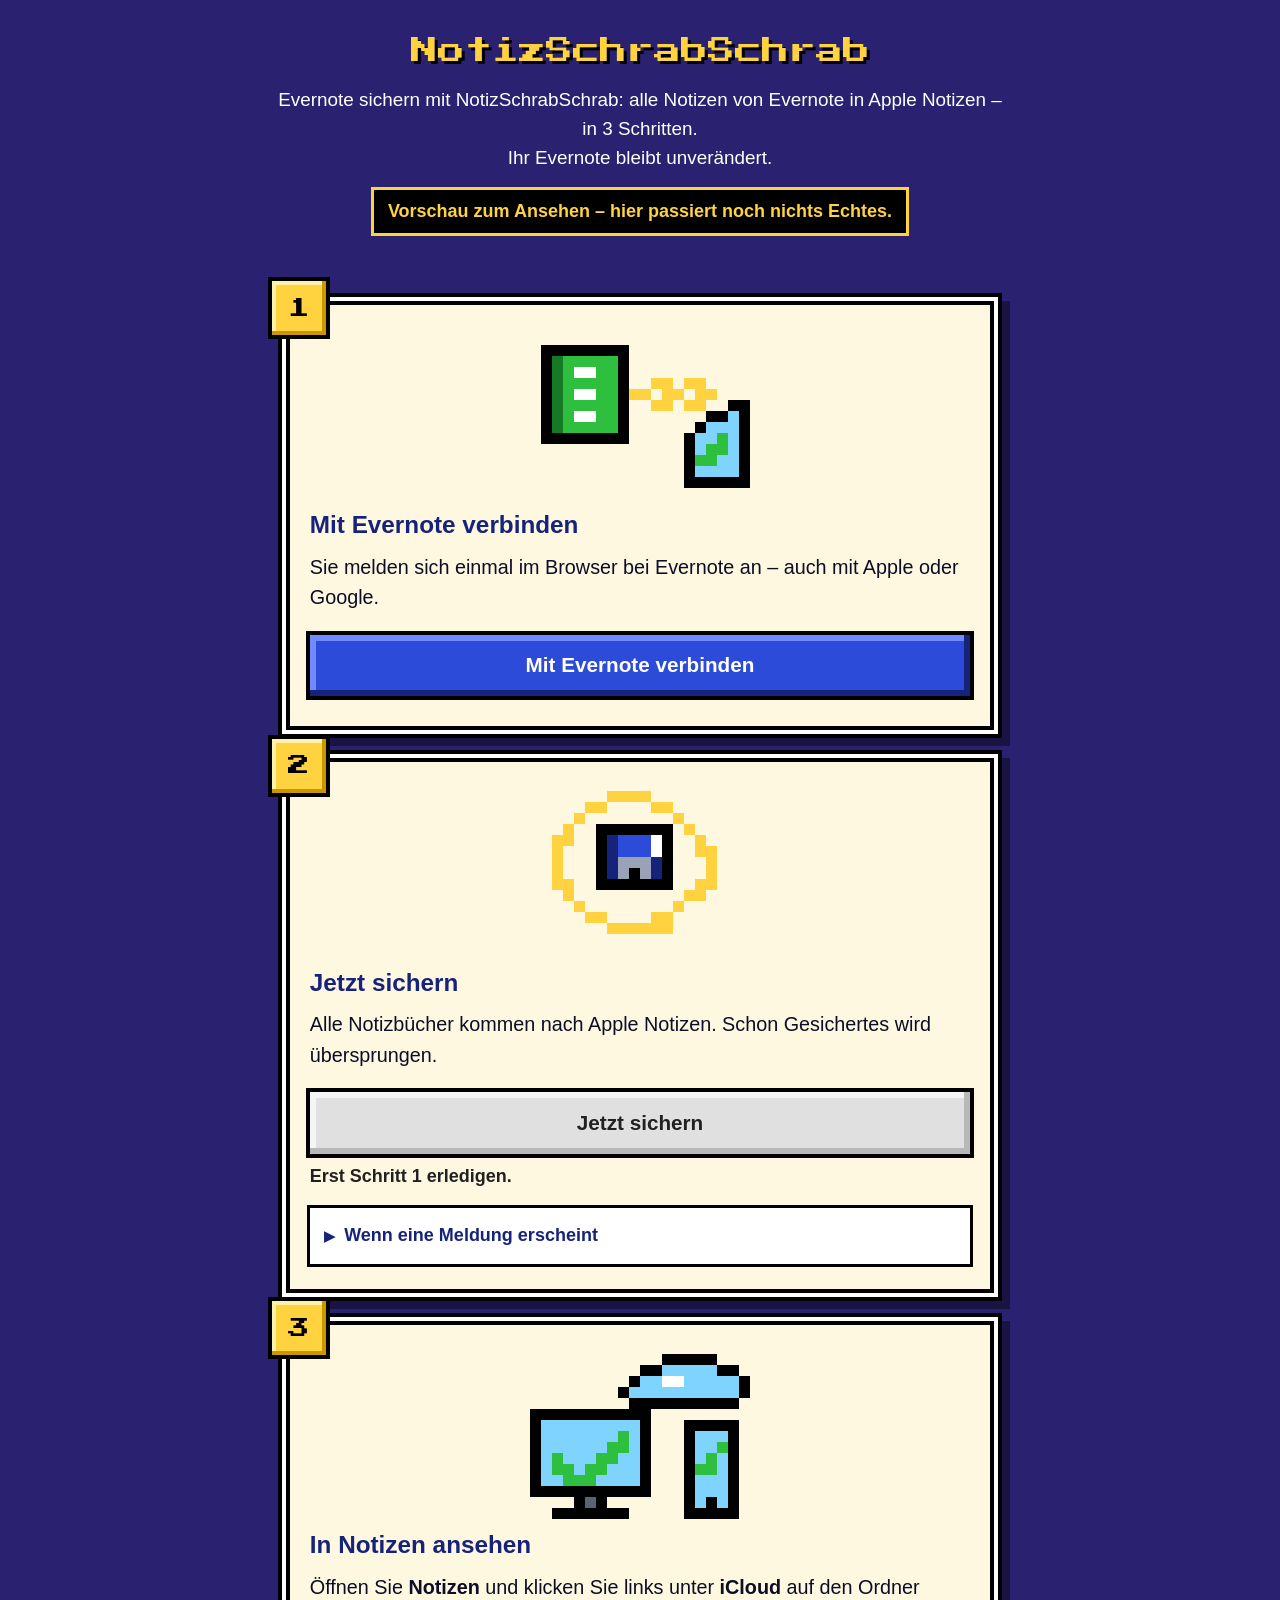
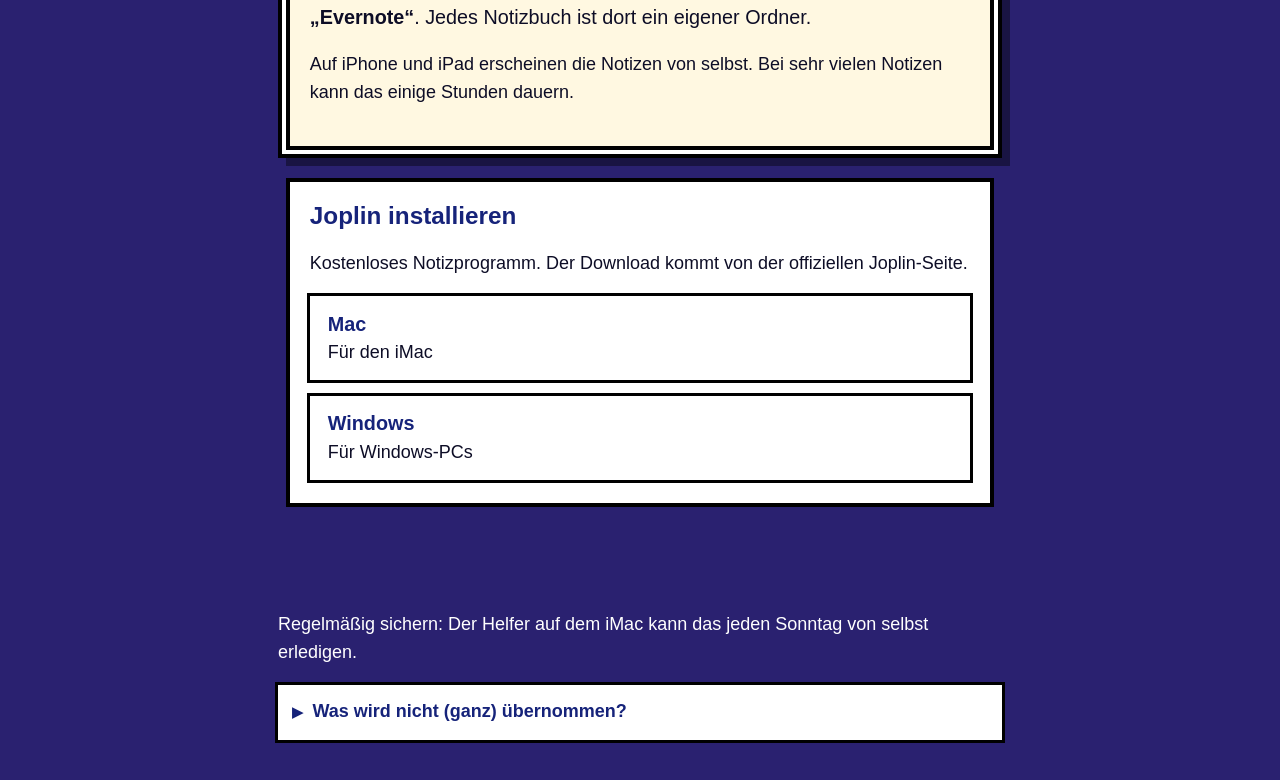
==== index.html @ 1a851cf9 "NotizSchrabSchrab v3: Reiter Datenverbindung/Joplin-Vorschau/Export/Hilfe, Anmeldung, Import-Protoko" ====
<!doctype html>
<html lang="de">
<head>
<meta charset="utf-8">
<meta name="viewport" content="width=device-width, initial-scale=1">
<meta name="robots" content="noindex">
<meta http-equiv="Content-Security-Policy" content="default-src 'self'; img-src 'self' data:; style-src 'self'; script-src 'self'; connect-src 'none'; form-action 'none'">
<title>NotizSchrabSchrab – Evernote nach Apple Notizen</title>
<meta name="application-name" content="NotizSchrabSchrab">
<link rel="stylesheet" href="app.css">
</head>
<body>
<header>
  <h1 class="logo">Notiz<wbr>Schrab<wbr>Schrab</h1>
  <p class="sub">Evernote sichern mit NotizSchrabSchrab: alle Notizen von Evernote in Apple Notizen – in 3 Schritten.<br>Ihr Evernote bleibt unverändert.</p>
  <p class="preview">Vorschau zum Ansehen – hier passiert noch nichts Echtes.</p>
</header>
<main>
<section class="step" id="s1">
  <div class="num" aria-hidden="true">1</div>
  <svg class="pic" viewBox="0 0 20 15" shape-rendering="crispEdges" aria-hidden="true"><rect x="1" y="1" width="8" height="1" fill="#000"/><rect x="1" y="2" width="1" height="1" fill="#000"/><rect x="2" y="2" width="1" height="1" fill="#167a24"/><rect x="3" y="2" width="5" height="1" fill="#2fbf3f"/><rect x="8" y="2" width="1" height="1" fill="#000"/><rect x="1" y="3" width="1" height="1" fill="#000"/><rect x="2" y="3" width="1" height="1" fill="#167a24"/><rect x="3" y="3" width="1" height="1" fill="#2fbf3f"/><rect x="4" y="3" width="2" height="1" fill="#fff"/><rect x="6" y="3" width="2" height="1" fill="#2fbf3f"/><rect x="8" y="3" width="1" height="1" fill="#000"/><rect x="1" y="4" width="1" height="1" fill="#000"/><rect x="2" y="4" width="1" height="1" fill="#167a24"/><rect x="3" y="4" width="5" height="1" fill="#2fbf3f"/><rect x="8" y="4" width="1" height="1" fill="#000"/><rect x="11" y="4" width="2" height="1" fill="#ffd23f"/><rect x="14" y="4" width="2" height="1" fill="#ffd23f"/><rect x="1" y="5" width="1" height="1" fill="#000"/><rect x="2" y="5" width="1" height="1" fill="#167a24"/><rect x="3" y="5" width="1" height="1" fill="#2fbf3f"/><rect x="4" y="5" width="2" height="1" fill="#fff"/><rect x="6" y="5" width="2" height="1" fill="#2fbf3f"/><rect x="8" y="5" width="1" height="1" fill="#000"/><rect x="9" y="5" width="2" height="1" fill="#ffd23f"/><rect x="12" y="5" width="2" height="1" fill="#ffd23f"/><rect x="15" y="5" width="2" height="1" fill="#ffd23f"/><rect x="1" y="6" width="1" height="1" fill="#000"/><rect x="2" y="6" width="1" height="1" fill="#167a24"/><rect x="3" y="6" width="5" height="1" fill="#2fbf3f"/><rect x="8" y="6" width="1" height="1" fill="#000"/><rect x="11" y="6" width="2" height="1" fill="#ffd23f"/><rect x="14" y="6" width="2" height="1" fill="#ffd23f"/><rect x="18" y="6" width="2" height="1" fill="#000"/><rect x="1" y="7" width="1" height="1" fill="#000"/><rect x="2" y="7" width="1" height="1" fill="#167a24"/><rect x="3" y="7" width="1" height="1" fill="#2fbf3f"/><rect x="4" y="7" width="2" height="1" fill="#fff"/><rect x="6" y="7" width="2" height="1" fill="#2fbf3f"/><rect x="8" y="7" width="1" height="1" fill="#000"/><rect x="16" y="7" width="2" height="1" fill="#000"/><rect x="18" y="7" width="1" height="1" fill="#7fd3ff"/><rect x="19" y="7" width="1" height="1" fill="#000"/><rect x="1" y="8" width="1" height="1" fill="#000"/><rect x="2" y="8" width="1" height="1" fill="#167a24"/><rect x="3" y="8" width="5" height="1" fill="#2fbf3f"/><rect x="8" y="8" width="1" height="1" fill="#000"/><rect x="15" y="8" width="1" height="1" fill="#000"/><rect x="16" y="8" width="3" height="1" fill="#7fd3ff"/><rect x="19" y="8" width="1" height="1" fill="#000"/><rect x="1" y="9" width="8" height="1" fill="#000"/><rect x="14" y="9" width="1" height="1" fill="#000"/><rect x="15" y="9" width="2" height="1" fill="#7fd3ff"/><rect x="17" y="9" width="1" height="1" fill="#2fbf3f"/><rect x="18" y="9" width="1" height="1" fill="#7fd3ff"/><rect x="19" y="9" width="1" height="1" fill="#000"/><rect x="14" y="10" width="1" height="1" fill="#000"/><rect x="15" y="10" width="1" height="1" fill="#7fd3ff"/><rect x="16" y="10" width="2" height="1" fill="#2fbf3f"/><rect x="18" y="10" width="1" height="1" fill="#7fd3ff"/><rect x="19" y="10" width="1" height="1" fill="#000"/><rect x="14" y="11" width="1" height="1" fill="#000"/><rect x="15" y="11" width="2" height="1" fill="#2fbf3f"/><rect x="17" y="11" width="2" height="1" fill="#7fd3ff"/><rect x="19" y="11" width="1" height="1" fill="#000"/><rect x="14" y="12" width="1" height="1" fill="#000"/><rect x="15" y="12" width="4" height="1" fill="#7fd3ff"/><rect x="19" y="12" width="1" height="1" fill="#000"/><rect x="14" y="13" width="6" height="1" fill="#000"/></svg>
  <h2>Mit Evernote verbinden</h2>
  <p class="lead">Sie melden sich einmal im Browser bei Evernote an – auch mit Apple oder Google.</p>
  <button class="big" id="c-btn">Mit Evernote verbinden</button>
</section>
<section class="step" id="s2">
  <div class="num" aria-hidden="true">2</div>
  <svg class="pic" viewBox="0 0 20 15" shape-rendering="crispEdges" aria-hidden="true"><rect x="7" y="0" width="4" height="1" fill="#ffd23f"/><rect x="5" y="1" width="2" height="1" fill="#ffd23f"/><rect x="11" y="1" width="2" height="1" fill="#ffd23f"/><rect x="4" y="2" width="1" height="1" fill="#ffd23f"/><rect x="13" y="2" width="1" height="1" fill="#ffd23f"/><rect x="3" y="3" width="1" height="1" fill="#ffd23f"/><rect x="6" y="3" width="7" height="1" fill="#000"/><rect x="14" y="3" width="1" height="1" fill="#ffd23f"/><rect x="2" y="4" width="2" height="1" fill="#ffd23f"/><rect x="6" y="4" width="1" height="1" fill="#000"/><rect x="7" y="4" width="1" height="1" fill="#16237a"/><rect x="8" y="4" width="3" height="1" fill="#2b4bd8"/><rect x="11" y="4" width="1" height="1" fill="#fff"/><rect x="12" y="4" width="1" height="1" fill="#000"/><rect x="15" y="4" width="1" height="1" fill="#ffd23f"/><rect x="2" y="5" width="1" height="1" fill="#ffd23f"/><rect x="6" y="5" width="1" height="1" fill="#000"/><rect x="7" y="5" width="1" height="1" fill="#16237a"/><rect x="8" y="5" width="3" height="1" fill="#2b4bd8"/><rect x="11" y="5" width="1" height="1" fill="#fff"/><rect x="12" y="5" width="1" height="1" fill="#000"/><rect x="15" y="5" width="2" height="1" fill="#ffd23f"/><rect x="2" y="6" width="1" height="1" fill="#ffd23f"/><rect x="6" y="6" width="1" height="1" fill="#000"/><rect x="7" y="6" width="1" height="1" fill="#16237a"/><rect x="8" y="6" width="3" height="1" fill="#9aa3b5"/><rect x="11" y="6" width="1" height="1" fill="#16237a"/><rect x="12" y="6" width="1" height="1" fill="#000"/><rect x="16" y="6" width="1" height="1" fill="#ffd23f"/><rect x="2" y="7" width="1" height="1" fill="#ffd23f"/><rect x="6" y="7" width="1" height="1" fill="#000"/><rect x="7" y="7" width="1" height="1" fill="#16237a"/><rect x="8" y="7" width="1" height="1" fill="#9aa3b5"/><rect x="9" y="7" width="1" height="1" fill="#000"/><rect x="10" y="7" width="1" height="1" fill="#9aa3b5"/><rect x="11" y="7" width="1" height="1" fill="#16237a"/><rect x="12" y="7" width="1" height="1" fill="#000"/><rect x="16" y="7" width="1" height="1" fill="#ffd23f"/><rect x="2" y="8" width="2" height="1" fill="#ffd23f"/><rect x="6" y="8" width="7" height="1" fill="#000"/><rect x="15" y="8" width="2" height="1" fill="#ffd23f"/><rect x="3" y="9" width="1" height="1" fill="#ffd23f"/><rect x="14" y="9" width="2" height="1" fill="#ffd23f"/><rect x="4" y="10" width="1" height="1" fill="#ffd23f"/><rect x="13" y="10" width="1" height="1" fill="#ffd23f"/><rect x="5" y="11" width="2" height="1" fill="#ffd23f"/><rect x="11" y="11" width="2" height="1" fill="#ffd23f"/><rect x="7" y="12" width="6" height="1" fill="#ffd23f"/></svg>
  <h2>Jetzt sichern</h2>
  <p class="lead">Alle Notizbücher kommen nach Apple Notizen. Schon Gesichertes wird übersprungen.</p>
  <div id="b-run" hidden>
    <p id="b-state" class="state" aria-live="polite"></p>
    <p id="b-eta" class="eta"></p>
    <p class="keep">iMac anlassen, nicht zuklappen.</p>
    <div class="bar"><i id="b-fill"></i></div>
    <div class="logwrap">
      <p class="logtitle">Was gerade passiert</p>
      <ol class="log" id="log"></ol>
      <details class="tech"><summary>Technische Einzelheiten</summary><pre id="techlog"></pre></details>
    </div>
  </div>
  <div id="b-probe" class="card" hidden>
    <p><b>Probe fertig:</b> 2 Notizbücher mit 37 Notizen sind in Notizen. Bitte kurz prüfen.</p>
    <button class="big" id="b-probe-ok">Weiter</button>
  </div>
  <div id="b-done" class="card" hidden>
    <p class="done-title" id="b-done-text"></p>
    <div class="fail" id="b-fail" hidden>
      <p id="b-fail-text"></p>
      <button class="second" id="b-retry">Nochmal versuchen</button>
    </div>
    <p>Falls etwas fehlt: einfach noch einmal „Jetzt sichern“ drücken.</p>
  </div>
  <button class="big" id="b-btn" disabled aria-describedby="b-why">Jetzt sichern</button>
  <p class="why" id="b-why">Erst Schritt 1 erledigen.</p>
  <button class="second" id="b-test" hidden>Erst mit 2 Notizbüchern ausprobieren</button>
  <button class="second" id="b-stop" hidden>Anhalten</button>
  <details><summary>Wenn eine Meldung erscheint</summary>
    <ul class="msgs">
      <li>„Keine Verbindung. Bitte später nochmal.“</li>
      <li>„Schon gesichert, wird übersprungen.“ – alles in Ordnung.</li>
      <li>„Kein Platz mehr in iCloud. Bitte Platz freimachen, dann „Weiter sichern“.“</li>
      <li>„Nicht bei Apple angemeldet. Bitte in den Einstellungen anmelden.“</li>
    </ul>
  </details>

</section>
<section class="step" id="s3">
  <div class="num" aria-hidden="true">3</div>
  <svg class="pic" viewBox="0 0 20 15" shape-rendering="crispEdges" aria-hidden="true"><rect x="12" y="0" width="5" height="1" fill="#000"/><rect x="10" y="1" width="2" height="1" fill="#000"/><rect x="12" y="1" width="5" height="1" fill="#7fd3ff"/><rect x="17" y="1" width="2" height="1" fill="#000"/><rect x="9" y="2" width="1" height="1" fill="#000"/><rect x="10" y="2" width="2" height="1" fill="#7fd3ff"/><rect x="12" y="2" width="2" height="1" fill="#fff"/><rect x="14" y="2" width="5" height="1" fill="#7fd3ff"/><rect x="19" y="2" width="1" height="1" fill="#000"/><rect x="8" y="3" width="1" height="1" fill="#000"/><rect x="9" y="3" width="10" height="1" fill="#7fd3ff"/><rect x="19" y="3" width="1" height="1" fill="#000"/><rect x="9" y="4" width="10" height="1" fill="#000"/><rect x="0" y="5" width="11" height="1" fill="#000"/><rect x="0" y="6" width="1" height="1" fill="#000"/><rect x="1" y="6" width="9" height="1" fill="#7fd3ff"/><rect x="10" y="6" width="1" height="1" fill="#000"/><rect x="14" y="6" width="5" height="1" fill="#000"/><rect x="0" y="7" width="1" height="1" fill="#000"/><rect x="1" y="7" width="7" height="1" fill="#7fd3ff"/><rect x="8" y="7" width="1" height="1" fill="#2fbf3f"/><rect x="9" y="7" width="1" height="1" fill="#7fd3ff"/><rect x="10" y="7" width="1" height="1" fill="#000"/><rect x="14" y="7" width="1" height="1" fill="#000"/><rect x="15" y="7" width="3" height="1" fill="#7fd3ff"/><rect x="18" y="7" width="1" height="1" fill="#000"/><rect x="0" y="8" width="1" height="1" fill="#000"/><rect x="1" y="8" width="6" height="1" fill="#7fd3ff"/><rect x="7" y="8" width="2" height="1" fill="#2fbf3f"/><rect x="9" y="8" width="1" height="1" fill="#7fd3ff"/><rect x="10" y="8" width="1" height="1" fill="#000"/><rect x="14" y="8" width="1" height="1" fill="#000"/><rect x="15" y="8" width="2" height="1" fill="#7fd3ff"/><rect x="17" y="8" width="1" height="1" fill="#2fbf3f"/><rect x="18" y="8" width="1" height="1" fill="#000"/><rect x="0" y="9" width="1" height="1" fill="#000"/><rect x="1" y="9" width="1" height="1" fill="#7fd3ff"/><rect x="2" y="9" width="1" height="1" fill="#2fbf3f"/><rect x="3" y="9" width="3" height="1" fill="#7fd3ff"/><rect x="6" y="9" width="2" height="1" fill="#2fbf3f"/><rect x="8" y="9" width="2" height="1" fill="#7fd3ff"/><rect x="10" y="9" width="1" height="1" fill="#000"/><rect x="14" y="9" width="1" height="1" fill="#000"/><rect x="15" y="9" width="1" height="1" fill="#7fd3ff"/><rect x="16" y="9" width="1" height="1" fill="#2fbf3f"/><rect x="17" y="9" width="1" height="1" fill="#7fd3ff"/><rect x="18" y="9" width="1" height="1" fill="#000"/><rect x="0" y="10" width="1" height="1" fill="#000"/><rect x="1" y="10" width="1" height="1" fill="#7fd3ff"/><rect x="2" y="10" width="2" height="1" fill="#2fbf3f"/><rect x="4" y="10" width="1" height="1" fill="#7fd3ff"/><rect x="5" y="10" width="2" height="1" fill="#2fbf3f"/><rect x="7" y="10" width="3" height="1" fill="#7fd3ff"/><rect x="10" y="10" width="1" height="1" fill="#000"/><rect x="14" y="10" width="1" height="1" fill="#000"/><rect x="15" y="10" width="2" height="1" fill="#2fbf3f"/><rect x="17" y="10" width="1" height="1" fill="#7fd3ff"/><rect x="18" y="10" width="1" height="1" fill="#000"/><rect x="0" y="11" width="1" height="1" fill="#000"/><rect x="1" y="11" width="2" height="1" fill="#7fd3ff"/><rect x="3" y="11" width="3" height="1" fill="#2fbf3f"/><rect x="6" y="11" width="4" height="1" fill="#7fd3ff"/><rect x="10" y="11" width="1" height="1" fill="#000"/><rect x="14" y="11" width="1" height="1" fill="#000"/><rect x="15" y="11" width="3" height="1" fill="#7fd3ff"/><rect x="18" y="11" width="1" height="1" fill="#000"/><rect x="0" y="12" width="11" height="1" fill="#000"/><rect x="14" y="12" width="1" height="1" fill="#000"/><rect x="15" y="12" width="3" height="1" fill="#7fd3ff"/><rect x="18" y="12" width="1" height="1" fill="#000"/><rect x="4" y="13" width="1" height="1" fill="#000"/><rect x="5" y="13" width="1" height="1" fill="#5b6273"/><rect x="6" y="13" width="1" height="1" fill="#000"/><rect x="14" y="13" width="1" height="1" fill="#000"/><rect x="15" y="13" width="1" height="1" fill="#7fd3ff"/><rect x="16" y="13" width="1" height="1" fill="#000"/><rect x="17" y="13" width="1" height="1" fill="#7fd3ff"/><rect x="18" y="13" width="1" height="1" fill="#000"/><rect x="2" y="14" width="7" height="1" fill="#000"/><rect x="14" y="14" width="5" height="1" fill="#000"/></svg>
  <h2>In Notizen ansehen</h2>
  <p class="lead">Öffnen Sie <b>Notizen</b> und klicken Sie links unter <b>iCloud</b> auf den Ordner <b>„Evernote“</b>. Jedes Notizbuch ist dort ein eigener Ordner.</p>
  <p>Auf iPhone und iPad erscheinen die Notizen von selbst. Bei sehr vielen Notizen kann das einige Stunden dauern.</p>
</section>
<section class="joplin" aria-labelledby="j-h">
  <h2 id="j-h">Joplin installieren</h2>
  <p>Kostenloses Notizprogramm. Der Download kommt von der offiziellen Joplin-Seite.</p>
  <a class="second jbtn" href="https://joplinapp.org/download/" target="_blank" rel="noopener noreferrer"><b>Mac</b><span>Für den iMac</span></a>
  <a class="second jbtn" href="https://joplinapp.org/download/" target="_blank" rel="noopener noreferrer"><b>Windows</b><span>Für Windows-PCs</span></a>
</section>
</main>
<footer>
  <p>Regelmäßig sichern: Der Helfer auf dem iMac kann das jeden Sonntag von selbst erledigen.</p>
  <details><summary>Was wird nicht (ganz) übernommen?</summary>
    <ul>
      <li><b>Bilder</b> kommen mit. Sehr große Bilder kommen als Anhang.</li>
      <li><b>PDFs und andere Anhänge</b> werden angehängt, so gut es geht. Zur Sicherheit liegt jeder Anhang zusätzlich auf dem iMac im Ordner „Evernote-Sicherung“.</li>
      <li><b>Schlagwörter</b> stehen als Text in der Notiz (z.&nbsp;B. #Rezepte).</li>
      <li><b>Datum:</b> Das ursprüngliche Datum steht als Text in der Notiz.</li>
      <li><b>Nicht übernommen:</b> Text mit Passwortschutz, Erinnerungen, Aufgaben, ältere Fassungen einer Notiz, Links zwischen Notizen.</li>
    </ul>
  </details>
</footer>
<script src="app.js"></script>
</body>
</html>
---- app.css ----
/* 16-Bit-Look der 90er – eigene Gestaltung. Pixel-Schrift nur fuer Titel und Schrittnummern. */
@font-face{font-family:"Pixel";src:url("fonts/PressStart2P-Regular.ttf") format("truetype");font-display:swap}
*{box-sizing:border-box}
html{font-size:18px}
:root{--ink:#0d0d26;--sky:#2b4bd8;--sky2:#16237a;--gold:#ffd23f;--gold2:#c99700;--grass:#2fbf3f;--grass2:#167a24;--red:#e8433a;--paper:#fff8e1;--bg:#2a2170}
body{margin:0;color:var(--ink);line-height:1.55;font-size:1rem;font-family:-apple-system,BlinkMacSystemFont,"Segoe UI",Roboto,Helvetica,Arial,sans-serif;background:var(--bg)}
header,main,footer{max-width:760px;margin:0 auto;padding:1rem}
header{color:#fff;text-align:center;padding-top:1.4rem}
h1{font-family:"Pixel",monospace;font-size:1.5rem;font-weight:normal;line-height:1.4;margin:.4rem 0 .8rem;color:var(--gold);text-shadow:3px 3px 0 #000}
@media (max-width:420px){h1{font-size:1.15rem}}
.sub{margin:0;font-size:1.05rem}
.preview{display:inline-block;margin:1rem 0 0;padding:.4rem .8rem;background:#000;color:var(--gold);font-weight:bold;box-shadow:0 0 0 3px var(--gold)}
h2{font-size:1.35rem;line-height:1.3;margin:.6rem 0;color:var(--sky2)}
.lead{font-size:1.1rem;margin:.4rem 0}
/* Pixel-Fenster */
.step{position:relative;background:var(--paper);padding:1.6rem 1.1rem 1.2rem;margin:2rem 12px;
  box-shadow:0 0 0 4px #000,0 0 0 8px #fff,0 0 0 12px #000,8px 8px 0 12px rgba(0,0,0,.4)}
.num{position:absolute;top:-1.3rem;left:-1rem;width:3rem;height:3rem;display:flex;align-items:center;justify-content:center;font-family:"Pixel",monospace;font-size:1.2rem;background:var(--gold);color:#000;
  box-shadow:0 0 0 4px #000,inset -4px -4px 0 var(--gold2),inset 4px 4px 0 #fff1a8}
.step.done .num{background:var(--grass);color:#fff;box-shadow:0 0 0 4px #000,inset -4px -4px 0 var(--grass2),inset 4px 4px 0 #7be07f}
.pic{width:100%;max-width:220px;height:auto;display:block;margin:0 auto .4rem}
button{font:inherit;cursor:pointer}
.big{display:block;width:100%;min-height:3.4rem;margin:1.2rem 0 .5rem;font-size:1.15rem;font-weight:bold;color:#fff;background:var(--sky);border:0;padding:.8rem 1rem;
  box-shadow:0 0 0 4px #000,inset -6px -6px 0 var(--sky2),inset 6px 6px 0 #6f8bff}
.big:hover,.big:focus-visible{background:#3b5cf0;outline:4px solid var(--gold);outline-offset:4px}
.big:active{box-shadow:0 0 0 4px #000,inset 6px 6px 0 var(--sky2);transform:translate(2px,2px)}
.big:disabled{background:#E0E0E0;color:#212121;cursor:not-allowed;box-shadow:0 0 0 4px #000,inset -6px -6px 0 #b8b8b8,inset 6px 6px 0 #f5f5f5}
.big.ok,.big.ok:disabled{background:var(--grass);cursor:default;box-shadow:0 0 0 4px #000,inset -6px -6px 0 var(--grass2),inset 6px 6px 0 #7be07f}
.second{display:block;width:100%;margin:.9rem 0 .3rem;padding:.7rem 1rem;font-size:1.05rem;background:#fff;color:var(--sky2);border:0;box-shadow:0 0 0 3px #000}
.second:hover,.second:focus-visible{background:#eef1ff;outline:3px solid var(--gold);outline-offset:3px}
details{margin:1rem 0 .2rem;background:#fff;padding:.6rem .8rem;box-shadow:0 0 0 3px #000}
summary{cursor:pointer;font-weight:bold;color:var(--sky2);min-height:48px;display:flex;align-items:center;gap:.5rem}
summary::before{content:"▶";font-size:.8em}
details[open]>summary::before{content:"▼"}
summary::-webkit-details-marker{display:none}
summary{list-style:none}
details{padding:.2rem .8rem}
.msgs li{margin:.3rem 0}
.state{font-size:1.2rem;font-weight:bold;margin:.8rem 0 .2rem}
.eta{margin:.1rem 0}
.keep{margin:.1rem 0 .6rem;font-weight:bold;color:#8a3b00}
.card{background:#fff;padding:.8rem 1rem;margin:1.2rem 4px;box-shadow:0 0 0 4px #000,inset 0 0 0 4px var(--grass)}
.card p{margin:.3rem 0}
.done-title{font-size:1.2rem;font-weight:bold}
/* Fortschrittsbalken in Bloecken */
.bar{height:1.8rem;background:#000;padding:4px;box-shadow:0 0 0 3px #fff,0 0 0 6px #000;margin:.8rem 6px}
.bar i{display:block;height:100%;width:0;background:repeating-linear-gradient(90deg,var(--grass) 0 14px,#000 14px 18px)}
/* Live-Fenster als Textbox */
.logwrap{margin:1.3rem 6px .6rem;padding:.7rem .9rem;color:#fff;background:var(--sky2);box-shadow:0 0 0 4px #000,0 0 0 8px #fff,0 0 0 12px #000}
.logtitle{font-weight:bold;margin:.1rem 0 .5rem;color:var(--gold)}
.log{height:18rem;overflow-y:auto;margin:0;padding:0 .2rem 0 0;list-style:none}
.log li{margin:.25rem 0;padding-left:1.2rem;position:relative}
.log li::before{content:"";position:absolute;left:.1rem;top:.5rem;border:6px solid transparent;border-left:8px solid var(--gold)}
.tech{background:#0d0d26;color:#e4e9ff;box-shadow:0 0 0 3px #fff}
.tech summary{color:#fff}
.tech pre{max-height:12rem;overflow:auto;font-size:1rem;white-space:pre-wrap;margin:.4rem 0}
footer{color:#fff;margin-top:1rem;padding-bottom:2rem}
footer details{color:var(--ink)}
footer li{margin:.35rem 0}
@media (max-width:420px){.step{margin:2rem 10px;padding:1.6rem .8rem 1rem}}
.why{margin:.2rem 0 .4rem;font-weight:bold;color:#212121}
.fail{background:#fff0ee;padding:.6rem .8rem;box-shadow:0 0 0 3px #000,inset 0 0 0 3px var(--red);margin:.6rem 0}
.fail .second{margin:.6rem 0 0}
.joplin{background:#fff;padding:1rem 1.1rem;margin:2rem 12px;box-shadow:0 0 0 4px #000}
.joplin h2{margin-top:0}
.jbtn{display:flex;flex-direction:column;justify-content:center;min-height:56px;text-decoration:none;text-align:left}
.jbtn b{font-size:1.1rem}
.jbtn span{font-size:1rem;color:var(--ink)}
[hidden]{display:none!important}
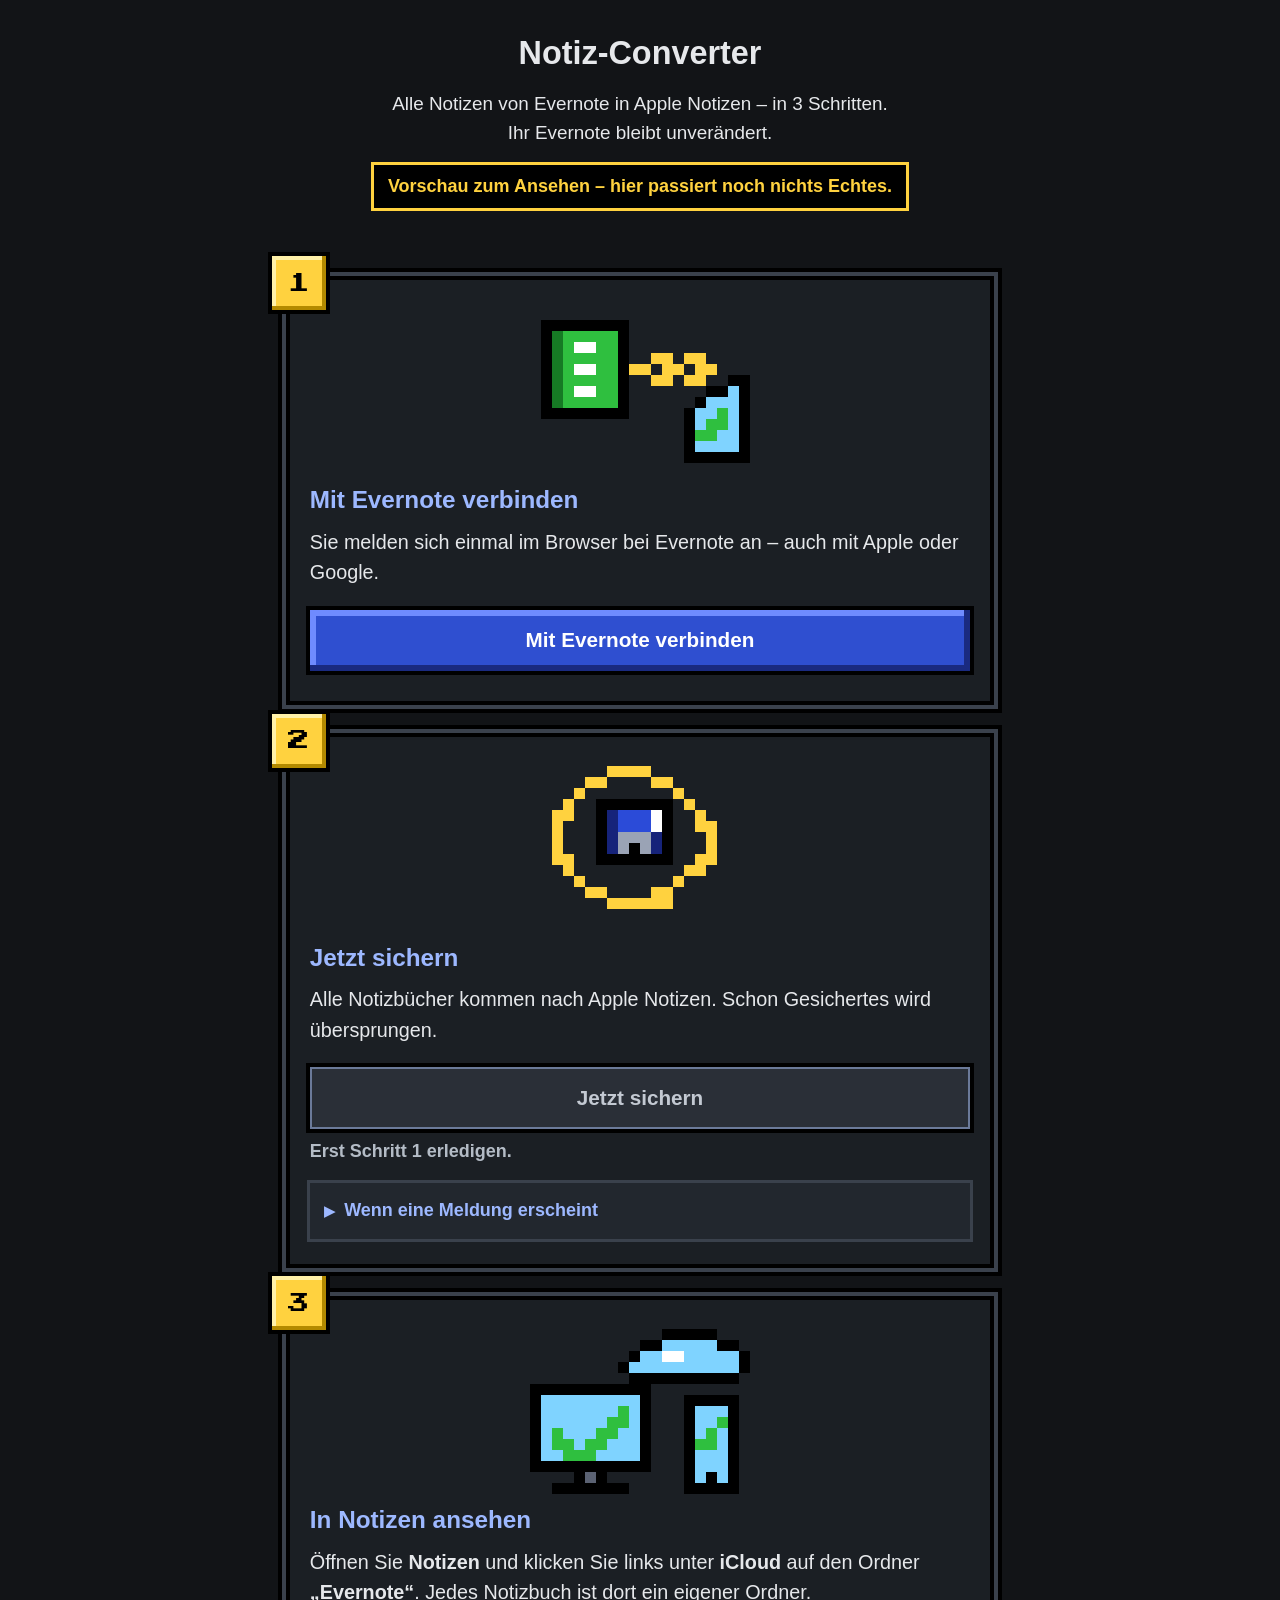
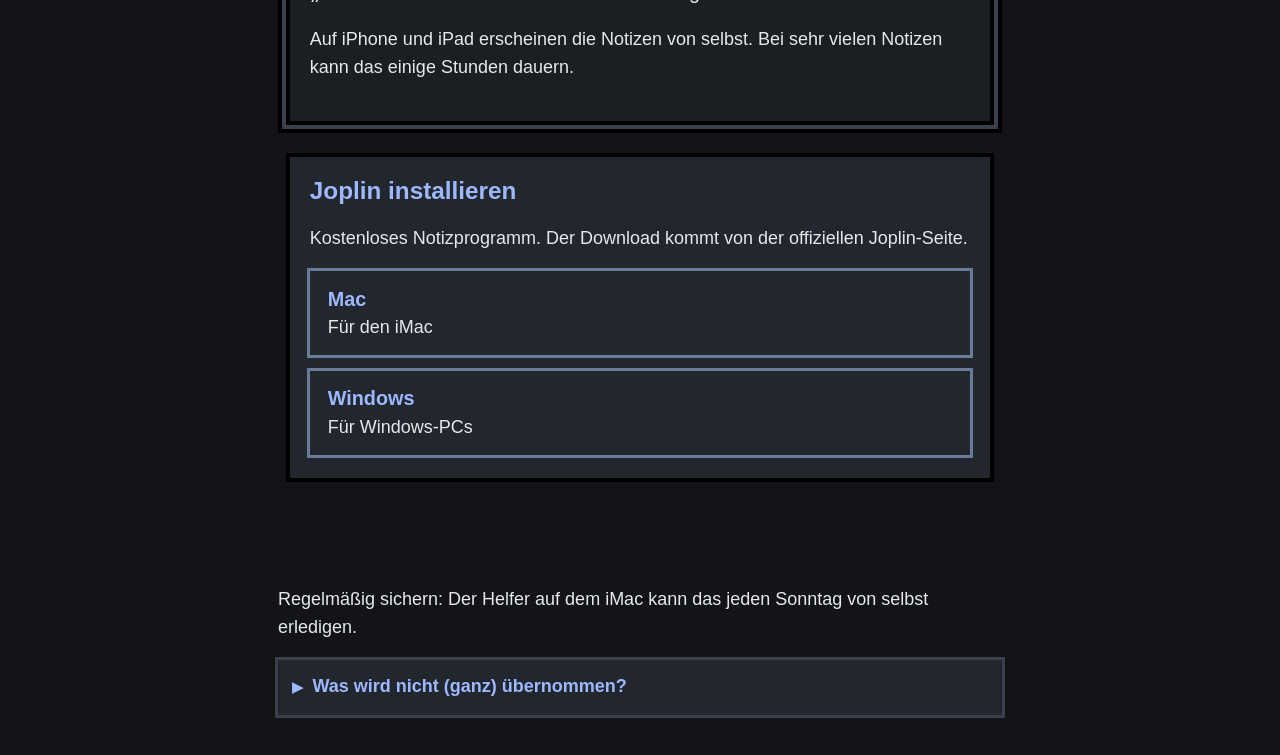
==== commit a9b8d279: "Notiz-Converter v5: ohne Spielereien, Joplin als Ziel, Zeichentest, Lasttest, Debug-Upload, notiz-co" ====
--- a/index.html
+++ b/index.html
@@ -5,14 +5,15 @@
 <meta name="viewport" content="width=device-width, initial-scale=1">
 <meta name="robots" content="noindex">
 <meta http-equiv="Content-Security-Policy" content="default-src 'self'; img-src 'self' data:; style-src 'self'; script-src 'self'; connect-src 'none'; form-action 'none'">
-<title>NotizSchrabSchrab – Evernote nach Apple Notizen</title>
-<meta name="application-name" content="NotizSchrabSchrab">
+<title>Notiz-Converter – Evernote nach Joplin oder Apple Notizen</title>
+<meta name="application-name" content="Notiz-Converter">
+<meta name="color-scheme" content="dark">
 <link rel="stylesheet" href="app.css">
 </head>
 <body>
 <header>
-  <h1 class="logo">Notiz<wbr>Schrab<wbr>Schrab</h1>
-  <p class="sub">Evernote sichern mit NotizSchrabSchrab: alle Notizen von Evernote in Apple Notizen – in 3 Schritten.<br>Ihr Evernote bleibt unverändert.</p>
+  <h1 class="logo">Notiz-<wbr>Converter</h1>
+  <p class="sub">Alle Notizen von Evernote in Apple Notizen – in 3 Schritten.<br>Ihr Evernote bleibt unverändert.</p>
   <p class="preview">Vorschau zum Ansehen – hier passiert noch nichts Echtes.</p>
 </header>
 <main>
@@ -32,7 +33,7 @@
     <p id="b-state" class="state" aria-live="polite"></p>
     <p id="b-eta" class="eta"></p>
     <p class="keep">iMac anlassen, nicht zuklappen.</p>
-    <div class="bar"><i id="b-fill"></i></div>
+    <div class="bar" id="b-bar" role="progressbar" aria-label="Fortschritt" aria-valuemin="0" aria-valuemax="100" aria-valuenow="0"><i id="b-fill"></i></div>
     <div class="logwrap">
       <p class="logtitle">Was gerade passiert</p>
       <ol class="log" id="log"></ol>
@@ -47,7 +48,7 @@
     <p class="done-title" id="b-done-text"></p>
     <div class="fail" id="b-fail" hidden>
       <p id="b-fail-text"></p>
-      <button class="second" id="b-retry">Nochmal versuchen</button>
+      <button class="second" id="b-retry">Erneut versuchen</button>
     </div>
     <p>Falls etwas fehlt: einfach noch einmal „Jetzt sichern“ drücken.</p>
   </div>
--- a/app.css
+++ b/app.css
@@ -1,20 +1,20 @@
-/* 16-Bit-Look der 90er – eigene Gestaltung. Pixel-Schrift nur fuer Titel und Schrittnummern. */
+/* Notiz-Converter – Startseite, Dark Mode. Pixel-Schrift nur fuer Schrittnummern. */
 @font-face{font-family:"Pixel";src:url("fonts/PressStart2P-Regular.ttf") format("truetype");font-display:swap}
 *{box-sizing:border-box}
 html{font-size:18px}
-:root{--ink:#0d0d26;--sky:#2b4bd8;--sky2:#16237a;--gold:#ffd23f;--gold2:#c99700;--grass:#2fbf3f;--grass2:#167a24;--red:#e8433a;--paper:#fff8e1;--bg:#2a2170}
+:root{color-scheme:dark;--ink:#e6e8eb;--head:#9db8ff;--sky:#2f4fd0;--sky2:#1a2a80;--gold:#ffd23f;--gold2:#b38a00;--grass:#3fd35a;--grass2:#1e7a2e;--red:#ff6b5e;--paper:#1b1f24;--surface:#22272e;--frame:#3a414c;--bg:#121417}
 body{margin:0;color:var(--ink);line-height:1.55;font-size:1rem;font-family:-apple-system,BlinkMacSystemFont,"Segoe UI",Roboto,Helvetica,Arial,sans-serif;background:var(--bg)}
 header,main,footer{max-width:760px;margin:0 auto;padding:1rem}
-header{color:#fff;text-align:center;padding-top:1.4rem}
-h1{font-family:"Pixel",monospace;font-size:1.5rem;font-weight:normal;line-height:1.4;margin:.4rem 0 .8rem;color:var(--gold);text-shadow:3px 3px 0 #000}
-@media (max-width:420px){h1{font-size:1.15rem}}
+header{color:var(--ink);text-align:center;padding-top:1.4rem}
+h1{font-size:1.8rem;font-weight:bold;line-height:1.3;margin:.4rem 0 .8rem;color:var(--ink)}
+@media (max-width:420px){h1{font-size:1.45rem}}
 .sub{margin:0;font-size:1.05rem}
 .preview{display:inline-block;margin:1rem 0 0;padding:.4rem .8rem;background:#000;color:var(--gold);font-weight:bold;box-shadow:0 0 0 3px var(--gold)}
-h2{font-size:1.35rem;line-height:1.3;margin:.6rem 0;color:var(--sky2)}
+h2{font-size:1.35rem;line-height:1.3;margin:.6rem 0;color:var(--head)}
 .lead{font-size:1.1rem;margin:.4rem 0}
 /* Pixel-Fenster */
 .step{position:relative;background:var(--paper);padding:1.6rem 1.1rem 1.2rem;margin:2rem 12px;
-  box-shadow:0 0 0 4px #000,0 0 0 8px #fff,0 0 0 12px #000,8px 8px 0 12px rgba(0,0,0,.4)}
+  box-shadow:0 0 0 4px #000,0 0 0 8px var(--frame),0 0 0 12px #000}
 .num{position:absolute;top:-1.3rem;left:-1rem;width:3rem;height:3rem;display:flex;align-items:center;justify-content:center;font-family:"Pixel",monospace;font-size:1.2rem;background:var(--gold);color:#000;
   box-shadow:0 0 0 4px #000,inset -4px -4px 0 var(--gold2),inset 4px 4px 0 #fff1a8}
 .step.done .num{background:var(--grass);color:#fff;box-shadow:0 0 0 4px #000,inset -4px -4px 0 var(--grass2),inset 4px 4px 0 #7be07f}
@@ -24,12 +24,12 @@
   box-shadow:0 0 0 4px #000,inset -6px -6px 0 var(--sky2),inset 6px 6px 0 #6f8bff}
 .big:hover,.big:focus-visible{background:#3b5cf0;outline:4px solid var(--gold);outline-offset:4px}
 .big:active{box-shadow:0 0 0 4px #000,inset 6px 6px 0 var(--sky2);transform:translate(2px,2px)}
-.big:disabled{background:#E0E0E0;color:#212121;cursor:not-allowed;box-shadow:0 0 0 4px #000,inset -6px -6px 0 #b8b8b8,inset 6px 6px 0 #f5f5f5}
-.big.ok,.big.ok:disabled{background:var(--grass);cursor:default;box-shadow:0 0 0 4px #000,inset -6px -6px 0 var(--grass2),inset 6px 6px 0 #7be07f}
-.second{display:block;width:100%;margin:.9rem 0 .3rem;padding:.7rem 1rem;font-size:1.05rem;background:#fff;color:var(--sky2);border:0;box-shadow:0 0 0 3px #000}
-.second:hover,.second:focus-visible{background:#eef1ff;outline:3px solid var(--gold);outline-offset:3px}
-details{margin:1rem 0 .2rem;background:#fff;padding:.6rem .8rem;box-shadow:0 0 0 3px #000}
-summary{cursor:pointer;font-weight:bold;color:var(--sky2);min-height:48px;display:flex;align-items:center;gap:.5rem}
+.big:disabled{background:#2a2f37;color:#c3c9d2;cursor:not-allowed;box-shadow:0 0 0 4px #000,inset 0 0 0 2px #6b7a99}
+.big.ok,.big.ok:disabled{background:var(--grass2);color:#fff;cursor:default;box-shadow:0 0 0 4px #000,inset 0 0 0 3px var(--grass)}
+.second{display:block;width:100%;margin:.9rem 0 .3rem;padding:.7rem 1rem;font-size:1.05rem;background:var(--surface);color:var(--head);border:0;box-shadow:0 0 0 3px #6b7a99}
+.second:hover,.second:focus-visible{background:#2c333d;outline:3px solid var(--gold);outline-offset:3px}
+details{margin:1rem 0 .2rem;background:var(--surface);padding:.6rem .8rem;box-shadow:0 0 0 3px var(--frame)}
+summary{cursor:pointer;font-weight:bold;color:var(--head);min-height:48px;display:flex;align-items:center;gap:.5rem}
 summary::before{content:"▶";font-size:.8em}
 details[open]>summary::before{content:"▼"}
 summary::-webkit-details-marker{display:none}
@@ -38,32 +38,33 @@
 .msgs li{margin:.3rem 0}
 .state{font-size:1.2rem;font-weight:bold;margin:.8rem 0 .2rem}
 .eta{margin:.1rem 0}
-.keep{margin:.1rem 0 .6rem;font-weight:bold;color:#8a3b00}
-.card{background:#fff;padding:.8rem 1rem;margin:1.2rem 4px;box-shadow:0 0 0 4px #000,inset 0 0 0 4px var(--grass)}
+.keep{margin:.1rem 0 .6rem;font-weight:bold;color:var(--gold)}
+.card{background:var(--surface);padding:.8rem 1rem;margin:1.2rem 4px;box-shadow:0 0 0 4px #000,inset 0 0 0 4px var(--grass)}
 .card p{margin:.3rem 0}
 .done-title{font-size:1.2rem;font-weight:bold}
-/* Fortschrittsbalken in Bloecken */
-.bar{height:1.8rem;background:#000;padding:4px;box-shadow:0 0 0 3px #fff,0 0 0 6px #000;margin:.8rem 6px}
-.bar i{display:block;height:100%;width:0;background:repeating-linear-gradient(90deg,var(--grass) 0 14px,#000 14px 18px)}
+/* Fortschrittsbalken */
+.bar{height:1.8rem;background:#0b0d10;padding:4px;box-shadow:0 0 0 3px #6b7a99,0 0 0 6px #000;margin:.8rem 6px}
+.bar i{display:block;height:100%;width:0;background:var(--grass)}
 /* Live-Fenster als Textbox */
-.logwrap{margin:1.3rem 6px .6rem;padding:.7rem .9rem;color:#fff;background:var(--sky2);box-shadow:0 0 0 4px #000,0 0 0 8px #fff,0 0 0 12px #000}
+.logwrap{margin:1.3rem 6px .6rem;padding:.7rem .9rem;color:var(--ink);background:#171a1f;box-shadow:0 0 0 4px #000,0 0 0 8px var(--frame),0 0 0 12px #000}
 .logtitle{font-weight:bold;margin:.1rem 0 .5rem;color:var(--gold)}
 .log{height:18rem;overflow-y:auto;margin:0;padding:0 .2rem 0 0;list-style:none}
 .log li{margin:.25rem 0;padding-left:1.2rem;position:relative}
 .log li::before{content:"";position:absolute;left:.1rem;top:.5rem;border:6px solid transparent;border-left:8px solid var(--gold)}
-.tech{background:#0d0d26;color:#e4e9ff;box-shadow:0 0 0 3px #fff}
-.tech summary{color:#fff}
+.tech{background:#0d0f12;color:#e6e8eb;box-shadow:0 0 0 3px var(--frame)}
+.tech summary{color:var(--head)}
 .tech pre{max-height:12rem;overflow:auto;font-size:1rem;white-space:pre-wrap;margin:.4rem 0}
-footer{color:#fff;margin-top:1rem;padding-bottom:2rem}
+footer{color:var(--ink);margin-top:1rem;padding-bottom:2rem}
 footer details{color:var(--ink)}
 footer li{margin:.35rem 0}
 @media (max-width:420px){.step{margin:2rem 10px;padding:1.6rem .8rem 1rem}}
-.why{margin:.2rem 0 .4rem;font-weight:bold;color:#212121}
-.fail{background:#fff0ee;padding:.6rem .8rem;box-shadow:0 0 0 3px #000,inset 0 0 0 3px var(--red);margin:.6rem 0}
+.why{margin:.2rem 0 .4rem;font-weight:bold;color:#b4bcc6}
+.fail{background:#2d1715;color:#ffa198;padding:.6rem .8rem;box-shadow:0 0 0 3px #000,inset 0 0 0 3px var(--red);margin:.6rem 0}
 .fail .second{margin:.6rem 0 0}
-.joplin{background:#fff;padding:1rem 1.1rem;margin:2rem 12px;box-shadow:0 0 0 4px #000}
+.joplin{background:var(--surface);padding:1rem 1.1rem;margin:2rem 12px;box-shadow:0 0 0 4px #000}
 .joplin h2{margin-top:0}
 .jbtn{display:flex;flex-direction:column;justify-content:center;min-height:56px;text-decoration:none;text-align:left}
 .jbtn b{font-size:1.1rem}
 .jbtn span{font-size:1rem;color:var(--ink)}
 [hidden]{display:none!important}
+a{color:var(--head)}
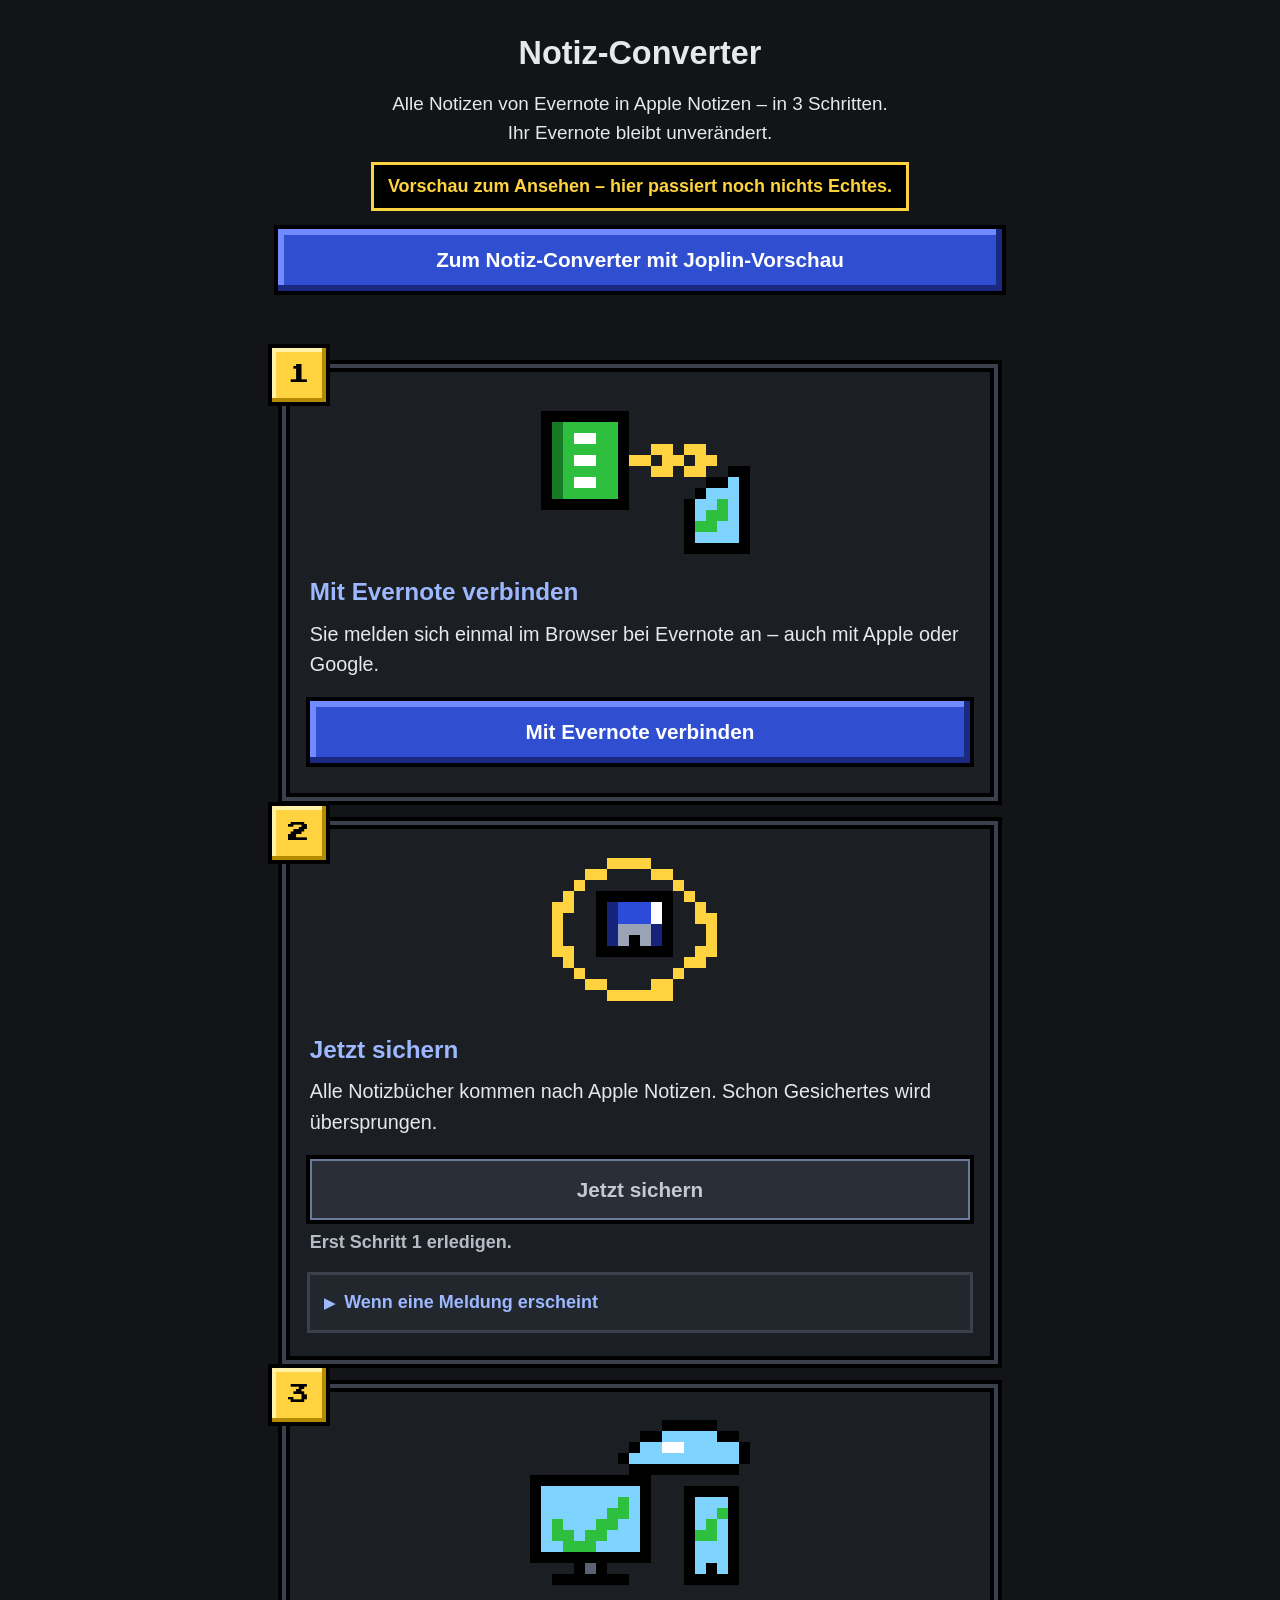
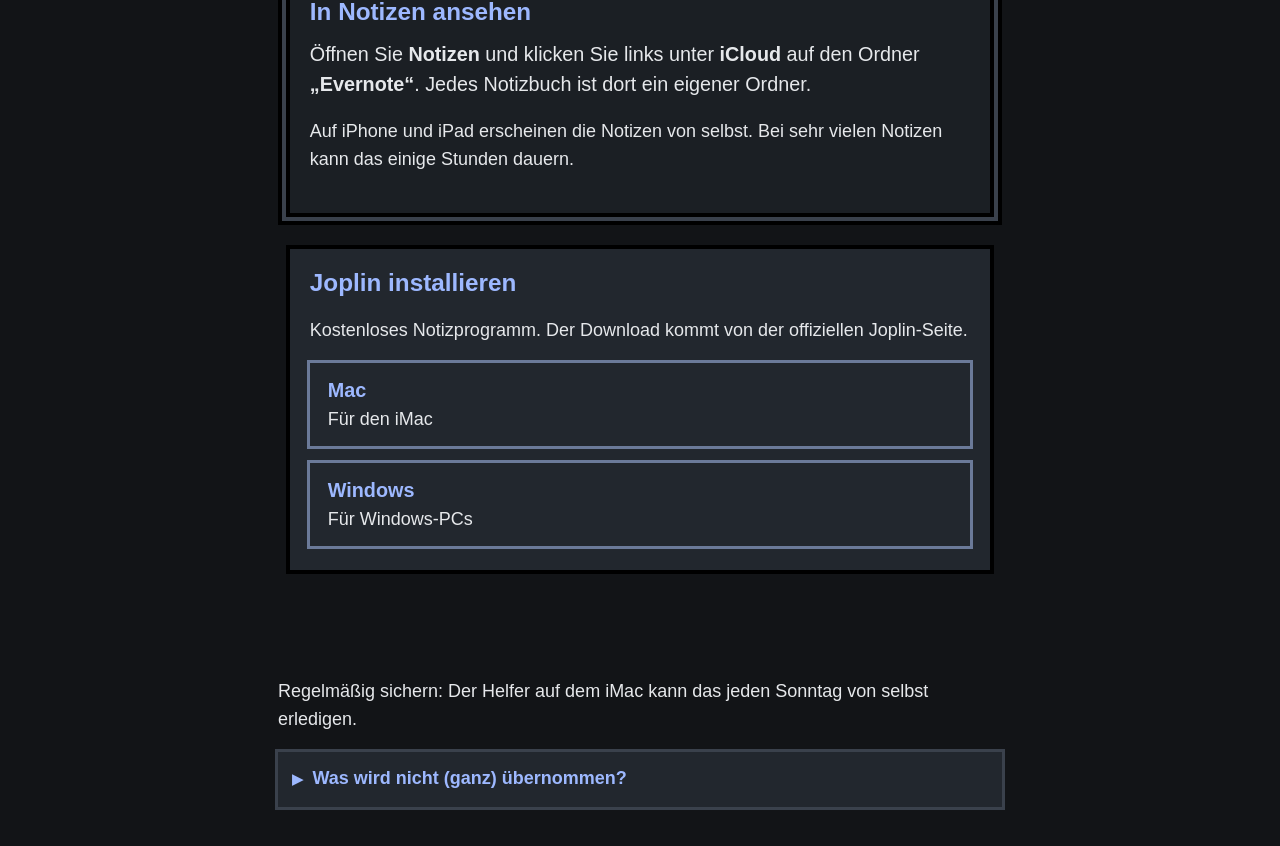
==== commit f4e58bc4: "Startseite: Link zum Notiz-Converter (Joplin-Vorschau)" ====
--- a/index.html
+++ b/index.html
@@ -15,6 +15,7 @@
   <h1 class="logo">Notiz-<wbr>Converter</h1>
   <p class="sub">Alle Notizen von Evernote in Apple Notizen – in 3 Schritten.<br>Ihr Evernote bleibt unverändert.</p>
   <p class="preview">Vorschau zum Ansehen – hier passiert noch nichts Echtes.</p>
+  <a class="big" href="dashboard/">Zum Notiz-Converter mit Joplin-Vorschau</a>
 </header>
 <main>
 <section class="step" id="s1">
--- a/app.css
+++ b/app.css
@@ -68,3 +68,4 @@
 .jbtn span{font-size:1rem;color:var(--ink)}
 [hidden]{display:none!important}
 a{color:var(--head)}
+a.big{text-align:center;text-decoration:none;box-sizing:border-box}
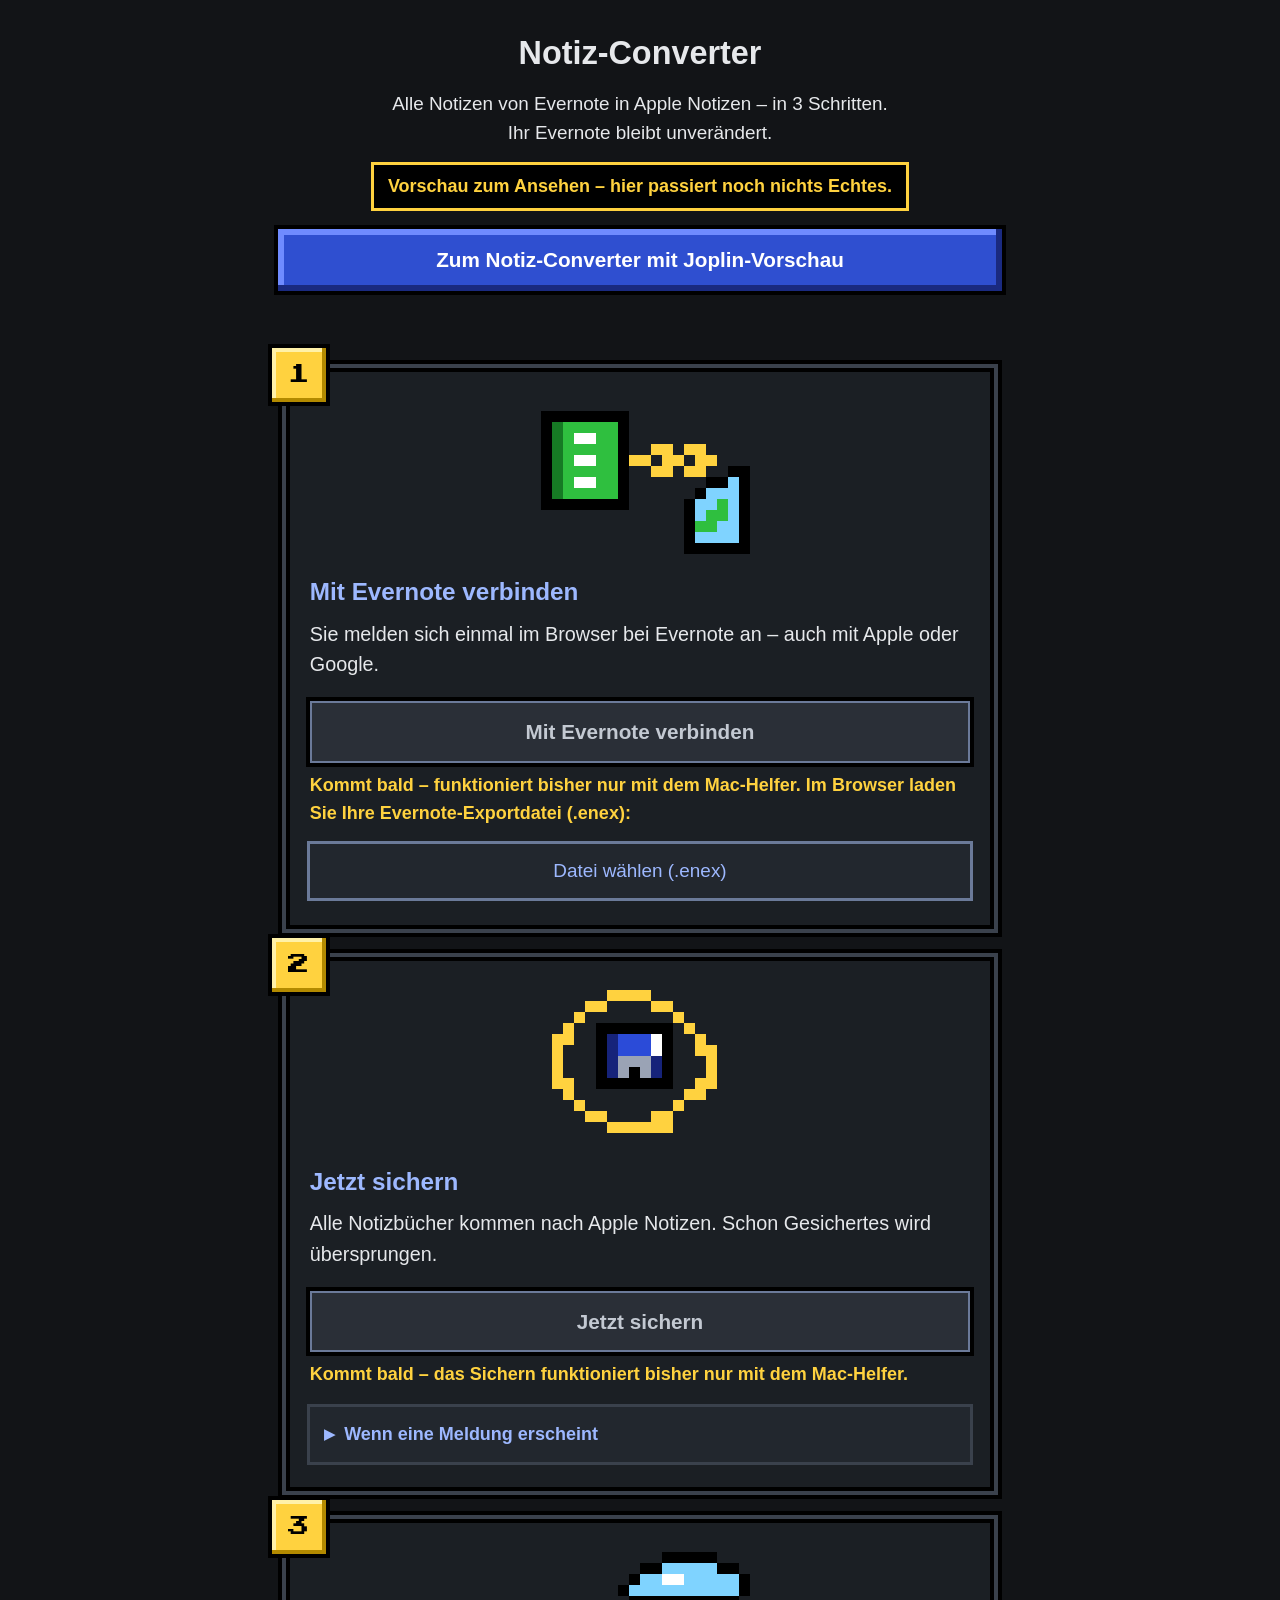
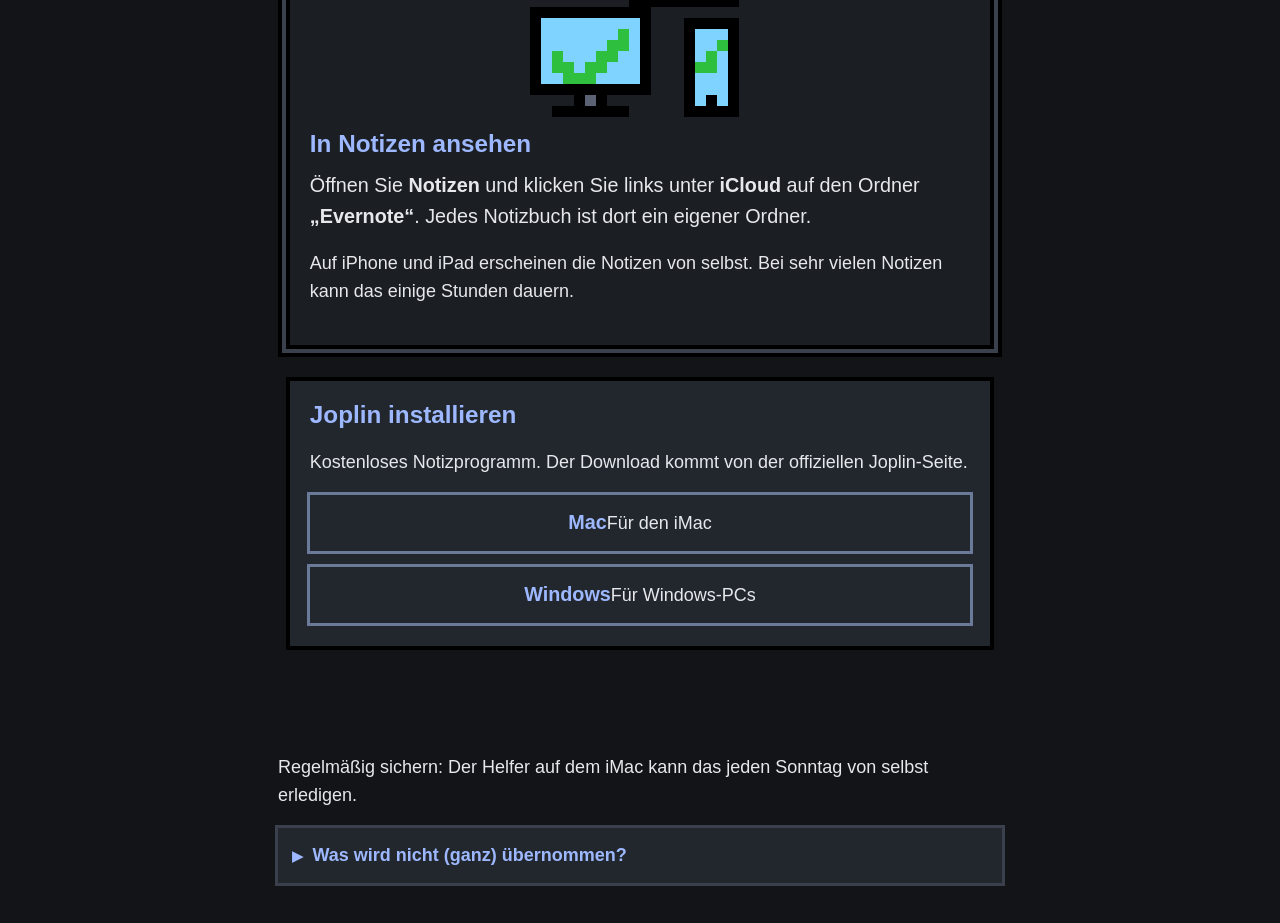
==== commit 7ed93e03: "Im Browser noch nicht echte Funktionen ausgegraut (Anmeldung, Export, Protokoll) mit Hinweis und Weg" ====
--- a/index.html
+++ b/index.html
@@ -23,7 +23,9 @@
   <svg class="pic" viewBox="0 0 20 15" shape-rendering="crispEdges" aria-hidden="true"><rect x="1" y="1" width="8" height="1" fill="#000"/><rect x="1" y="2" width="1" height="1" fill="#000"/><rect x="2" y="2" width="1" height="1" fill="#167a24"/><rect x="3" y="2" width="5" height="1" fill="#2fbf3f"/><rect x="8" y="2" width="1" height="1" fill="#000"/><rect x="1" y="3" width="1" height="1" fill="#000"/><rect x="2" y="3" width="1" height="1" fill="#167a24"/><rect x="3" y="3" width="1" height="1" fill="#2fbf3f"/><rect x="4" y="3" width="2" height="1" fill="#fff"/><rect x="6" y="3" width="2" height="1" fill="#2fbf3f"/><rect x="8" y="3" width="1" height="1" fill="#000"/><rect x="1" y="4" width="1" height="1" fill="#000"/><rect x="2" y="4" width="1" height="1" fill="#167a24"/><rect x="3" y="4" width="5" height="1" fill="#2fbf3f"/><rect x="8" y="4" width="1" height="1" fill="#000"/><rect x="11" y="4" width="2" height="1" fill="#ffd23f"/><rect x="14" y="4" width="2" height="1" fill="#ffd23f"/><rect x="1" y="5" width="1" height="1" fill="#000"/><rect x="2" y="5" width="1" height="1" fill="#167a24"/><rect x="3" y="5" width="1" height="1" fill="#2fbf3f"/><rect x="4" y="5" width="2" height="1" fill="#fff"/><rect x="6" y="5" width="2" height="1" fill="#2fbf3f"/><rect x="8" y="5" width="1" height="1" fill="#000"/><rect x="9" y="5" width="2" height="1" fill="#ffd23f"/><rect x="12" y="5" width="2" height="1" fill="#ffd23f"/><rect x="15" y="5" width="2" height="1" fill="#ffd23f"/><rect x="1" y="6" width="1" height="1" fill="#000"/><rect x="2" y="6" width="1" height="1" fill="#167a24"/><rect x="3" y="6" width="5" height="1" fill="#2fbf3f"/><rect x="8" y="6" width="1" height="1" fill="#000"/><rect x="11" y="6" width="2" height="1" fill="#ffd23f"/><rect x="14" y="6" width="2" height="1" fill="#ffd23f"/><rect x="18" y="6" width="2" height="1" fill="#000"/><rect x="1" y="7" width="1" height="1" fill="#000"/><rect x="2" y="7" width="1" height="1" fill="#167a24"/><rect x="3" y="7" width="1" height="1" fill="#2fbf3f"/><rect x="4" y="7" width="2" height="1" fill="#fff"/><rect x="6" y="7" width="2" height="1" fill="#2fbf3f"/><rect x="8" y="7" width="1" height="1" fill="#000"/><rect x="16" y="7" width="2" height="1" fill="#000"/><rect x="18" y="7" width="1" height="1" fill="#7fd3ff"/><rect x="19" y="7" width="1" height="1" fill="#000"/><rect x="1" y="8" width="1" height="1" fill="#000"/><rect x="2" y="8" width="1" height="1" fill="#167a24"/><rect x="3" y="8" width="5" height="1" fill="#2fbf3f"/><rect x="8" y="8" width="1" height="1" fill="#000"/><rect x="15" y="8" width="1" height="1" fill="#000"/><rect x="16" y="8" width="3" height="1" fill="#7fd3ff"/><rect x="19" y="8" width="1" height="1" fill="#000"/><rect x="1" y="9" width="8" height="1" fill="#000"/><rect x="14" y="9" width="1" height="1" fill="#000"/><rect x="15" y="9" width="2" height="1" fill="#7fd3ff"/><rect x="17" y="9" width="1" height="1" fill="#2fbf3f"/><rect x="18" y="9" width="1" height="1" fill="#7fd3ff"/><rect x="19" y="9" width="1" height="1" fill="#000"/><rect x="14" y="10" width="1" height="1" fill="#000"/><rect x="15" y="10" width="1" height="1" fill="#7fd3ff"/><rect x="16" y="10" width="2" height="1" fill="#2fbf3f"/><rect x="18" y="10" width="1" height="1" fill="#7fd3ff"/><rect x="19" y="10" width="1" height="1" fill="#000"/><rect x="14" y="11" width="1" height="1" fill="#000"/><rect x="15" y="11" width="2" height="1" fill="#2fbf3f"/><rect x="17" y="11" width="2" height="1" fill="#7fd3ff"/><rect x="19" y="11" width="1" height="1" fill="#000"/><rect x="14" y="12" width="1" height="1" fill="#000"/><rect x="15" y="12" width="4" height="1" fill="#7fd3ff"/><rect x="19" y="12" width="1" height="1" fill="#000"/><rect x="14" y="13" width="6" height="1" fill="#000"/></svg>
   <h2>Mit Evernote verbinden</h2>
   <p class="lead">Sie melden sich einmal im Browser bei Evernote an – auch mit Apple oder Google.</p>
-  <button class="big" id="c-btn">Mit Evernote verbinden</button>
+  <button class="big" id="c-btn" disabled aria-disabled="true" aria-describedby="c-soon">Mit Evernote verbinden</button>
+  <p class="soon" id="c-soon">Kommt bald – funktioniert bisher nur mit dem Mac-Helfer. Im Browser laden Sie Ihre Evernote-Exportdatei (.enex):</p>
+  <a class="second" href="dashboard/">Datei wählen (.enex)</a>
 </section>
 <section class="step" id="s2">
   <div class="num" aria-hidden="true">2</div>
@@ -54,7 +56,7 @@
     <p>Falls etwas fehlt: einfach noch einmal „Jetzt sichern“ drücken.</p>
   </div>
   <button class="big" id="b-btn" disabled aria-describedby="b-why">Jetzt sichern</button>
-  <p class="why" id="b-why">Erst Schritt 1 erledigen.</p>
+  <p class="why soon" id="b-why">Kommt bald – das Sichern funktioniert bisher nur mit dem Mac-Helfer.</p>
   <button class="second" id="b-test" hidden>Erst mit 2 Notizbüchern ausprobieren</button>
   <button class="second" id="b-stop" hidden>Anhalten</button>
   <details><summary>Wenn eine Meldung erscheint</summary>
--- a/app.css
+++ b/app.css
@@ -69,3 +69,8 @@
 [hidden]{display:none!important}
 a{color:var(--head)}
 a.big{text-align:center;text-decoration:none;box-sizing:border-box}
+
+/* Im Browser noch nicht echt: ausgegraut mit Hinweis */
+.soon{margin:.3rem 0 .6rem;font-weight:bold;color:var(--gold)}
+a.second{display:block;text-align:center;text-decoration:none;box-sizing:border-box}
+.big:disabled:hover{background:#2a2f37;outline:none}
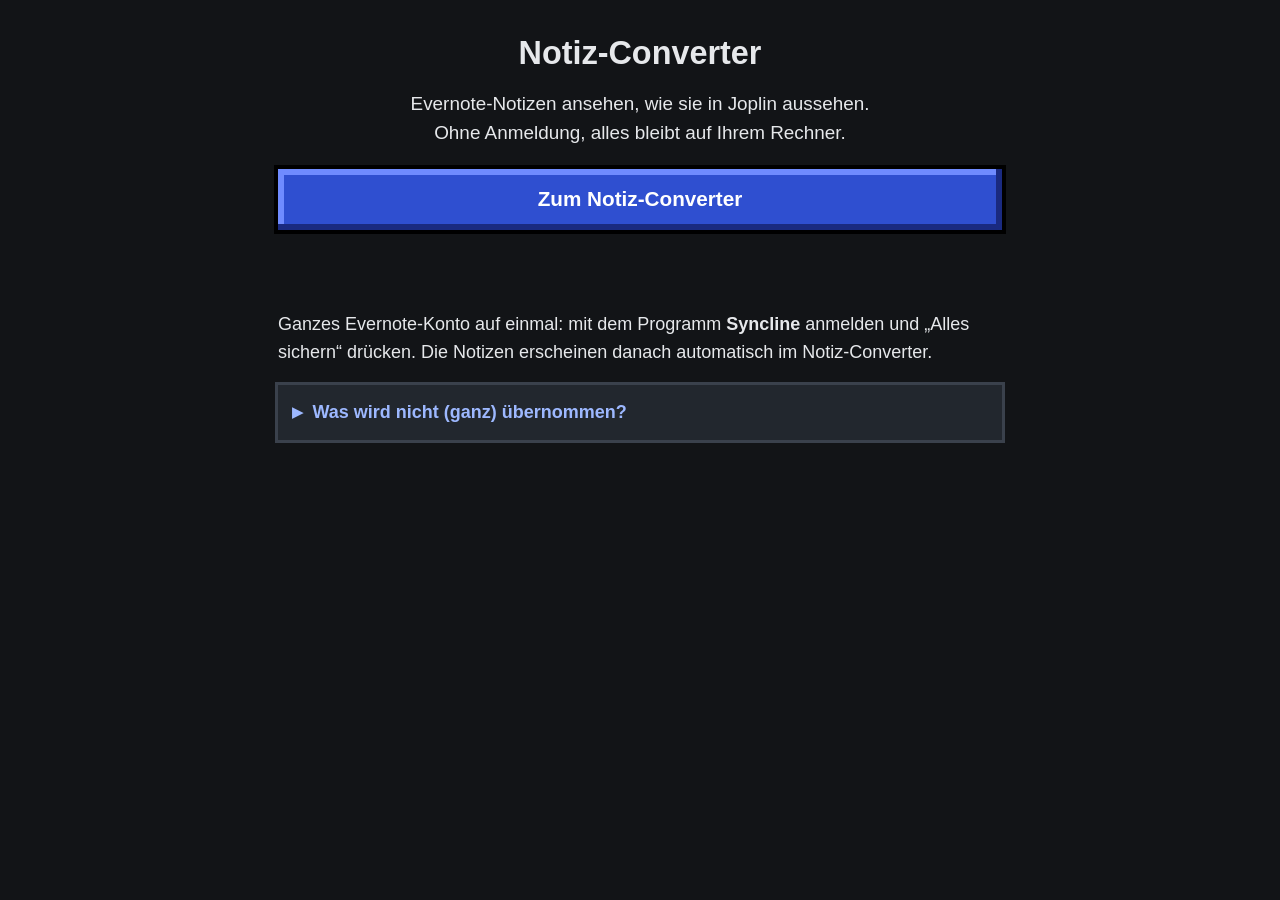
==== commit 1f3a63bb: "Notiz-Converter v6.0: Oberfläche aufs Minimum (Dateien → Joplin-Vorschau), Übernahme von Syncline pe" ====
--- a/index.html
+++ b/index.html
@@ -5,7 +5,7 @@
 <meta name="viewport" content="width=device-width, initial-scale=1">
 <meta name="robots" content="noindex">
 <meta http-equiv="Content-Security-Policy" content="default-src 'self'; img-src 'self' data:; style-src 'self'; script-src 'self'; connect-src 'none'; form-action 'none'">
-<title>Notiz-Converter – Evernote nach Joplin oder Apple Notizen</title>
+<title>Notiz-Converter – Evernote nach Joplin</title>
 <meta name="application-name" content="Notiz-Converter">
 <meta name="color-scheme" content="dark">
 <link rel="stylesheet" href="app.css">
@@ -13,88 +13,18 @@
 <body>
 <header>
   <h1 class="logo">Notiz-<wbr>Converter</h1>
-  <p class="sub">Alle Notizen von Evernote in Apple Notizen – in 3 Schritten.<br>Ihr Evernote bleibt unverändert.</p>
-  <p class="preview">Vorschau zum Ansehen – hier passiert noch nichts Echtes.</p>
-  <a class="big" href="dashboard/">Zum Notiz-Converter mit Joplin-Vorschau</a>
+  <p class="sub">Evernote-Notizen ansehen, wie sie in Joplin aussehen.<br>Ohne Anmeldung, alles bleibt auf Ihrem Rechner.</p>
+  <a class="big" href="dashboard/">Zum Notiz-Converter</a>
 </header>
-<main>
-<section class="step" id="s1">
-  <div class="num" aria-hidden="true">1</div>
-  <svg class="pic" viewBox="0 0 20 15" shape-rendering="crispEdges" aria-hidden="true"><rect x="1" y="1" width="8" height="1" fill="#000"/><rect x="1" y="2" width="1" height="1" fill="#000"/><rect x="2" y="2" width="1" height="1" fill="#167a24"/><rect x="3" y="2" width="5" height="1" fill="#2fbf3f"/><rect x="8" y="2" width="1" height="1" fill="#000"/><rect x="1" y="3" width="1" height="1" fill="#000"/><rect x="2" y="3" width="1" height="1" fill="#167a24"/><rect x="3" y="3" width="1" height="1" fill="#2fbf3f"/><rect x="4" y="3" width="2" height="1" fill="#fff"/><rect x="6" y="3" width="2" height="1" fill="#2fbf3f"/><rect x="8" y="3" width="1" height="1" fill="#000"/><rect x="1" y="4" width="1" height="1" fill="#000"/><rect x="2" y="4" width="1" height="1" fill="#167a24"/><rect x="3" y="4" width="5" height="1" fill="#2fbf3f"/><rect x="8" y="4" width="1" height="1" fill="#000"/><rect x="11" y="4" width="2" height="1" fill="#ffd23f"/><rect x="14" y="4" width="2" height="1" fill="#ffd23f"/><rect x="1" y="5" width="1" height="1" fill="#000"/><rect x="2" y="5" width="1" height="1" fill="#167a24"/><rect x="3" y="5" width="1" height="1" fill="#2fbf3f"/><rect x="4" y="5" width="2" height="1" fill="#fff"/><rect x="6" y="5" width="2" height="1" fill="#2fbf3f"/><rect x="8" y="5" width="1" height="1" fill="#000"/><rect x="9" y="5" width="2" height="1" fill="#ffd23f"/><rect x="12" y="5" width="2" height="1" fill="#ffd23f"/><rect x="15" y="5" width="2" height="1" fill="#ffd23f"/><rect x="1" y="6" width="1" height="1" fill="#000"/><rect x="2" y="6" width="1" height="1" fill="#167a24"/><rect x="3" y="6" width="5" height="1" fill="#2fbf3f"/><rect x="8" y="6" width="1" height="1" fill="#000"/><rect x="11" y="6" width="2" height="1" fill="#ffd23f"/><rect x="14" y="6" width="2" height="1" fill="#ffd23f"/><rect x="18" y="6" width="2" height="1" fill="#000"/><rect x="1" y="7" width="1" height="1" fill="#000"/><rect x="2" y="7" width="1" height="1" fill="#167a24"/><rect x="3" y="7" width="1" height="1" fill="#2fbf3f"/><rect x="4" y="7" width="2" height="1" fill="#fff"/><rect x="6" y="7" width="2" height="1" fill="#2fbf3f"/><rect x="8" y="7" width="1" height="1" fill="#000"/><rect x="16" y="7" width="2" height="1" fill="#000"/><rect x="18" y="7" width="1" height="1" fill="#7fd3ff"/><rect x="19" y="7" width="1" height="1" fill="#000"/><rect x="1" y="8" width="1" height="1" fill="#000"/><rect x="2" y="8" width="1" height="1" fill="#167a24"/><rect x="3" y="8" width="5" height="1" fill="#2fbf3f"/><rect x="8" y="8" width="1" height="1" fill="#000"/><rect x="15" y="8" width="1" height="1" fill="#000"/><rect x="16" y="8" width="3" height="1" fill="#7fd3ff"/><rect x="19" y="8" width="1" height="1" fill="#000"/><rect x="1" y="9" width="8" height="1" fill="#000"/><rect x="14" y="9" width="1" height="1" fill="#000"/><rect x="15" y="9" width="2" height="1" fill="#7fd3ff"/><rect x="17" y="9" width="1" height="1" fill="#2fbf3f"/><rect x="18" y="9" width="1" height="1" fill="#7fd3ff"/><rect x="19" y="9" width="1" height="1" fill="#000"/><rect x="14" y="10" width="1" height="1" fill="#000"/><rect x="15" y="10" width="1" height="1" fill="#7fd3ff"/><rect x="16" y="10" width="2" height="1" fill="#2fbf3f"/><rect x="18" y="10" width="1" height="1" fill="#7fd3ff"/><rect x="19" y="10" width="1" height="1" fill="#000"/><rect x="14" y="11" width="1" height="1" fill="#000"/><rect x="15" y="11" width="2" height="1" fill="#2fbf3f"/><rect x="17" y="11" width="2" height="1" fill="#7fd3ff"/><rect x="19" y="11" width="1" height="1" fill="#000"/><rect x="14" y="12" width="1" height="1" fill="#000"/><rect x="15" y="12" width="4" height="1" fill="#7fd3ff"/><rect x="19" y="12" width="1" height="1" fill="#000"/><rect x="14" y="13" width="6" height="1" fill="#000"/></svg>
-  <h2>Mit Evernote verbinden</h2>
-  <p class="lead">Sie melden sich einmal im Browser bei Evernote an – auch mit Apple oder Google.</p>
-  <button class="big" id="c-btn" disabled aria-disabled="true" aria-describedby="c-soon">Mit Evernote verbinden</button>
-  <p class="soon" id="c-soon">Kommt bald – funktioniert bisher nur mit dem Mac-Helfer. Im Browser laden Sie Ihre Evernote-Exportdatei (.enex):</p>
-  <a class="second" href="dashboard/">Datei wählen (.enex)</a>
-</section>
-<section class="step" id="s2">
-  <div class="num" aria-hidden="true">2</div>
-  <svg class="pic" viewBox="0 0 20 15" shape-rendering="crispEdges" aria-hidden="true"><rect x="7" y="0" width="4" height="1" fill="#ffd23f"/><rect x="5" y="1" width="2" height="1" fill="#ffd23f"/><rect x="11" y="1" width="2" height="1" fill="#ffd23f"/><rect x="4" y="2" width="1" height="1" fill="#ffd23f"/><rect x="13" y="2" width="1" height="1" fill="#ffd23f"/><rect x="3" y="3" width="1" height="1" fill="#ffd23f"/><rect x="6" y="3" width="7" height="1" fill="#000"/><rect x="14" y="3" width="1" height="1" fill="#ffd23f"/><rect x="2" y="4" width="2" height="1" fill="#ffd23f"/><rect x="6" y="4" width="1" height="1" fill="#000"/><rect x="7" y="4" width="1" height="1" fill="#16237a"/><rect x="8" y="4" width="3" height="1" fill="#2b4bd8"/><rect x="11" y="4" width="1" height="1" fill="#fff"/><rect x="12" y="4" width="1" height="1" fill="#000"/><rect x="15" y="4" width="1" height="1" fill="#ffd23f"/><rect x="2" y="5" width="1" height="1" fill="#ffd23f"/><rect x="6" y="5" width="1" height="1" fill="#000"/><rect x="7" y="5" width="1" height="1" fill="#16237a"/><rect x="8" y="5" width="3" height="1" fill="#2b4bd8"/><rect x="11" y="5" width="1" height="1" fill="#fff"/><rect x="12" y="5" width="1" height="1" fill="#000"/><rect x="15" y="5" width="2" height="1" fill="#ffd23f"/><rect x="2" y="6" width="1" height="1" fill="#ffd23f"/><rect x="6" y="6" width="1" height="1" fill="#000"/><rect x="7" y="6" width="1" height="1" fill="#16237a"/><rect x="8" y="6" width="3" height="1" fill="#9aa3b5"/><rect x="11" y="6" width="1" height="1" fill="#16237a"/><rect x="12" y="6" width="1" height="1" fill="#000"/><rect x="16" y="6" width="1" height="1" fill="#ffd23f"/><rect x="2" y="7" width="1" height="1" fill="#ffd23f"/><rect x="6" y="7" width="1" height="1" fill="#000"/><rect x="7" y="7" width="1" height="1" fill="#16237a"/><rect x="8" y="7" width="1" height="1" fill="#9aa3b5"/><rect x="9" y="7" width="1" height="1" fill="#000"/><rect x="10" y="7" width="1" height="1" fill="#9aa3b5"/><rect x="11" y="7" width="1" height="1" fill="#16237a"/><rect x="12" y="7" width="1" height="1" fill="#000"/><rect x="16" y="7" width="1" height="1" fill="#ffd23f"/><rect x="2" y="8" width="2" height="1" fill="#ffd23f"/><rect x="6" y="8" width="7" height="1" fill="#000"/><rect x="15" y="8" width="2" height="1" fill="#ffd23f"/><rect x="3" y="9" width="1" height="1" fill="#ffd23f"/><rect x="14" y="9" width="2" height="1" fill="#ffd23f"/><rect x="4" y="10" width="1" height="1" fill="#ffd23f"/><rect x="13" y="10" width="1" height="1" fill="#ffd23f"/><rect x="5" y="11" width="2" height="1" fill="#ffd23f"/><rect x="11" y="11" width="2" height="1" fill="#ffd23f"/><rect x="7" y="12" width="6" height="1" fill="#ffd23f"/></svg>
-  <h2>Jetzt sichern</h2>
-  <p class="lead">Alle Notizbücher kommen nach Apple Notizen. Schon Gesichertes wird übersprungen.</p>
-  <div id="b-run" hidden>
-    <p id="b-state" class="state" aria-live="polite"></p>
-    <p id="b-eta" class="eta"></p>
-    <p class="keep">iMac anlassen, nicht zuklappen.</p>
-    <div class="bar" id="b-bar" role="progressbar" aria-label="Fortschritt" aria-valuemin="0" aria-valuemax="100" aria-valuenow="0"><i id="b-fill"></i></div>
-    <div class="logwrap">
-      <p class="logtitle">Was gerade passiert</p>
-      <ol class="log" id="log"></ol>
-      <details class="tech"><summary>Technische Einzelheiten</summary><pre id="techlog"></pre></details>
-    </div>
-  </div>
-  <div id="b-probe" class="card" hidden>
-    <p><b>Probe fertig:</b> 2 Notizbücher mit 37 Notizen sind in Notizen. Bitte kurz prüfen.</p>
-    <button class="big" id="b-probe-ok">Weiter</button>
-  </div>
-  <div id="b-done" class="card" hidden>
-    <p class="done-title" id="b-done-text"></p>
-    <div class="fail" id="b-fail" hidden>
-      <p id="b-fail-text"></p>
-      <button class="second" id="b-retry">Erneut versuchen</button>
-    </div>
-    <p>Falls etwas fehlt: einfach noch einmal „Jetzt sichern“ drücken.</p>
-  </div>
-  <button class="big" id="b-btn" disabled aria-describedby="b-why">Jetzt sichern</button>
-  <p class="why soon" id="b-why">Kommt bald – das Sichern funktioniert bisher nur mit dem Mac-Helfer.</p>
-  <button class="second" id="b-test" hidden>Erst mit 2 Notizbüchern ausprobieren</button>
-  <button class="second" id="b-stop" hidden>Anhalten</button>
-  <details><summary>Wenn eine Meldung erscheint</summary>
-    <ul class="msgs">
-      <li>„Keine Verbindung. Bitte später nochmal.“</li>
-      <li>„Schon gesichert, wird übersprungen.“ – alles in Ordnung.</li>
-      <li>„Kein Platz mehr in iCloud. Bitte Platz freimachen, dann „Weiter sichern“.“</li>
-      <li>„Nicht bei Apple angemeldet. Bitte in den Einstellungen anmelden.“</li>
-    </ul>
-  </details>
-
-</section>
-<section class="step" id="s3">
-  <div class="num" aria-hidden="true">3</div>
-  <svg class="pic" viewBox="0 0 20 15" shape-rendering="crispEdges" aria-hidden="true"><rect x="12" y="0" width="5" height="1" fill="#000"/><rect x="10" y="1" width="2" height="1" fill="#000"/><rect x="12" y="1" width="5" height="1" fill="#7fd3ff"/><rect x="17" y="1" width="2" height="1" fill="#000"/><rect x="9" y="2" width="1" height="1" fill="#000"/><rect x="10" y="2" width="2" height="1" fill="#7fd3ff"/><rect x="12" y="2" width="2" height="1" fill="#fff"/><rect x="14" y="2" width="5" height="1" fill="#7fd3ff"/><rect x="19" y="2" width="1" height="1" fill="#000"/><rect x="8" y="3" width="1" height="1" fill="#000"/><rect x="9" y="3" width="10" height="1" fill="#7fd3ff"/><rect x="19" y="3" width="1" height="1" fill="#000"/><rect x="9" y="4" width="10" height="1" fill="#000"/><rect x="0" y="5" width="11" height="1" fill="#000"/><rect x="0" y="6" width="1" height="1" fill="#000"/><rect x="1" y="6" width="9" height="1" fill="#7fd3ff"/><rect x="10" y="6" width="1" height="1" fill="#000"/><rect x="14" y="6" width="5" height="1" fill="#000"/><rect x="0" y="7" width="1" height="1" fill="#000"/><rect x="1" y="7" width="7" height="1" fill="#7fd3ff"/><rect x="8" y="7" width="1" height="1" fill="#2fbf3f"/><rect x="9" y="7" width="1" height="1" fill="#7fd3ff"/><rect x="10" y="7" width="1" height="1" fill="#000"/><rect x="14" y="7" width="1" height="1" fill="#000"/><rect x="15" y="7" width="3" height="1" fill="#7fd3ff"/><rect x="18" y="7" width="1" height="1" fill="#000"/><rect x="0" y="8" width="1" height="1" fill="#000"/><rect x="1" y="8" width="6" height="1" fill="#7fd3ff"/><rect x="7" y="8" width="2" height="1" fill="#2fbf3f"/><rect x="9" y="8" width="1" height="1" fill="#7fd3ff"/><rect x="10" y="8" width="1" height="1" fill="#000"/><rect x="14" y="8" width="1" height="1" fill="#000"/><rect x="15" y="8" width="2" height="1" fill="#7fd3ff"/><rect x="17" y="8" width="1" height="1" fill="#2fbf3f"/><rect x="18" y="8" width="1" height="1" fill="#000"/><rect x="0" y="9" width="1" height="1" fill="#000"/><rect x="1" y="9" width="1" height="1" fill="#7fd3ff"/><rect x="2" y="9" width="1" height="1" fill="#2fbf3f"/><rect x="3" y="9" width="3" height="1" fill="#7fd3ff"/><rect x="6" y="9" width="2" height="1" fill="#2fbf3f"/><rect x="8" y="9" width="2" height="1" fill="#7fd3ff"/><rect x="10" y="9" width="1" height="1" fill="#000"/><rect x="14" y="9" width="1" height="1" fill="#000"/><rect x="15" y="9" width="1" height="1" fill="#7fd3ff"/><rect x="16" y="9" width="1" height="1" fill="#2fbf3f"/><rect x="17" y="9" width="1" height="1" fill="#7fd3ff"/><rect x="18" y="9" width="1" height="1" fill="#000"/><rect x="0" y="10" width="1" height="1" fill="#000"/><rect x="1" y="10" width="1" height="1" fill="#7fd3ff"/><rect x="2" y="10" width="2" height="1" fill="#2fbf3f"/><rect x="4" y="10" width="1" height="1" fill="#7fd3ff"/><rect x="5" y="10" width="2" height="1" fill="#2fbf3f"/><rect x="7" y="10" width="3" height="1" fill="#7fd3ff"/><rect x="10" y="10" width="1" height="1" fill="#000"/><rect x="14" y="10" width="1" height="1" fill="#000"/><rect x="15" y="10" width="2" height="1" fill="#2fbf3f"/><rect x="17" y="10" width="1" height="1" fill="#7fd3ff"/><rect x="18" y="10" width="1" height="1" fill="#000"/><rect x="0" y="11" width="1" height="1" fill="#000"/><rect x="1" y="11" width="2" height="1" fill="#7fd3ff"/><rect x="3" y="11" width="3" height="1" fill="#2fbf3f"/><rect x="6" y="11" width="4" height="1" fill="#7fd3ff"/><rect x="10" y="11" width="1" height="1" fill="#000"/><rect x="14" y="11" width="1" height="1" fill="#000"/><rect x="15" y="11" width="3" height="1" fill="#7fd3ff"/><rect x="18" y="11" width="1" height="1" fill="#000"/><rect x="0" y="12" width="11" height="1" fill="#000"/><rect x="14" y="12" width="1" height="1" fill="#000"/><rect x="15" y="12" width="3" height="1" fill="#7fd3ff"/><rect x="18" y="12" width="1" height="1" fill="#000"/><rect x="4" y="13" width="1" height="1" fill="#000"/><rect x="5" y="13" width="1" height="1" fill="#5b6273"/><rect x="6" y="13" width="1" height="1" fill="#000"/><rect x="14" y="13" width="1" height="1" fill="#000"/><rect x="15" y="13" width="1" height="1" fill="#7fd3ff"/><rect x="16" y="13" width="1" height="1" fill="#000"/><rect x="17" y="13" width="1" height="1" fill="#7fd3ff"/><rect x="18" y="13" width="1" height="1" fill="#000"/><rect x="2" y="14" width="7" height="1" fill="#000"/><rect x="14" y="14" width="5" height="1" fill="#000"/></svg>
-  <h2>In Notizen ansehen</h2>
-  <p class="lead">Öffnen Sie <b>Notizen</b> und klicken Sie links unter <b>iCloud</b> auf den Ordner <b>„Evernote“</b>. Jedes Notizbuch ist dort ein eigener Ordner.</p>
-  <p>Auf iPhone und iPad erscheinen die Notizen von selbst. Bei sehr vielen Notizen kann das einige Stunden dauern.</p>
-</section>
-<section class="joplin" aria-labelledby="j-h">
-  <h2 id="j-h">Joplin installieren</h2>
-  <p>Kostenloses Notizprogramm. Der Download kommt von der offiziellen Joplin-Seite.</p>
-  <a class="second jbtn" href="https://joplinapp.org/download/" target="_blank" rel="noopener noreferrer"><b>Mac</b><span>Für den iMac</span></a>
-  <a class="second jbtn" href="https://joplinapp.org/download/" target="_blank" rel="noopener noreferrer"><b>Windows</b><span>Für Windows-PCs</span></a>
-</section>
-</main>
 <footer>
-  <p>Regelmäßig sichern: Der Helfer auf dem iMac kann das jeden Sonntag von selbst erledigen.</p>
+  <p>Ganzes Evernote-Konto auf einmal: mit dem Programm <b>Syncline</b> anmelden und „Alles sichern“ drücken. Die Notizen erscheinen danach automatisch im Notiz-Converter.</p>
   <details><summary>Was wird nicht (ganz) übernommen?</summary>
     <ul>
-      <li><b>Bilder</b> kommen mit. Sehr große Bilder kommen als Anhang.</li>
-      <li><b>PDFs und andere Anhänge</b> werden angehängt, so gut es geht. Zur Sicherheit liegt jeder Anhang zusätzlich auf dem iMac im Ordner „Evernote-Sicherung“.</li>
-      <li><b>Schlagwörter</b> stehen als Text in der Notiz (z.&nbsp;B. #Rezepte).</li>
-      <li><b>Datum:</b> Das ursprüngliche Datum steht als Text in der Notiz.</li>
-      <li><b>Nicht übernommen:</b> Text mit Passwortschutz, Erinnerungen, Aufgaben, ältere Fassungen einer Notiz, Links zwischen Notizen.</li>
+      <li><b>Bilder und Anhänge</b> kommen mit.</li>
+      <li><b>Schlagwörter</b> bleiben erhalten.</li>
+      <li><b>Nicht übernommen:</b> Text mit Passwortschutz, Erinnerungen, ältere Fassungen einer Notiz.</li>
     </ul>
   </details>
 </footer>
-<script src="app.js"></script>
 </body>
 </html>
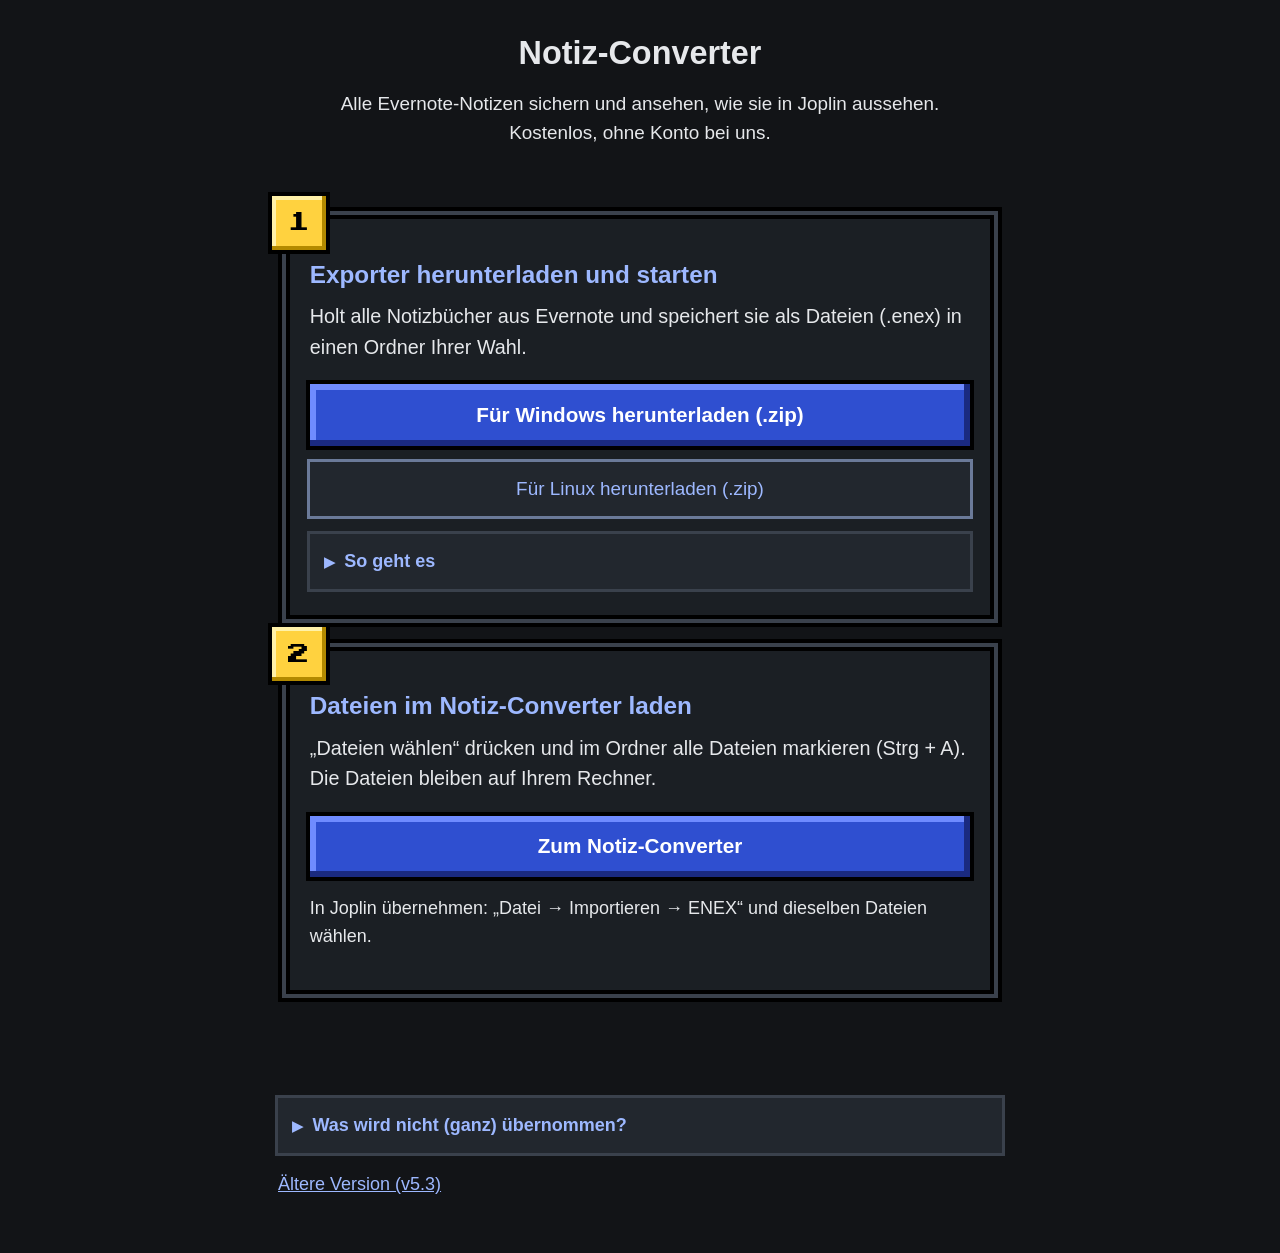
==== commit df64b613: "v6.1: Evernote-Exporter für Windows und Linux zum Herunterladen; Startseite: 1. Exporter, 2. Notiz-C" ====
--- a/index.html
+++ b/index.html
@@ -13,11 +13,35 @@
 <body>
 <header>
   <h1 class="logo">Notiz-<wbr>Converter</h1>
-  <p class="sub">Evernote-Notizen ansehen, wie sie in Joplin aussehen.<br>Ohne Anmeldung, alles bleibt auf Ihrem Rechner.</p>
+  <p class="sub">Alle Evernote-Notizen sichern und ansehen, wie sie in Joplin aussehen.<br>Kostenlos, ohne Konto bei uns.</p>
+</header>
+<main>
+<section class="step" id="s1">
+  <div class="num" aria-hidden="true">1</div>
+  <h2>Exporter herunterladen und starten</h2>
+  <p class="lead">Holt alle Notizbücher aus Evernote und speichert sie als Dateien (.enex) in einen Ordner Ihrer Wahl.</p>
+  <a class="big" href="download/Evernote-Exporter-Windows.zip" download>Für Windows herunterladen (.zip)</a>
+  <a class="second" href="download/Evernote-Exporter-Linux.zip" download>Für Linux herunterladen (.zip)</a>
+  <details><summary>So geht es</summary>
+    <ol>
+      <li>Zip-Datei entpacken. Python 3.10 oder neuer muss installiert sein (kostenlos, python.org).</li>
+      <li>Windows: Doppelklick auf „Evernote-Exporter starten.cmd“. Linux: im Terminal <code>./evernote-exporter.sh</code>.</li>
+      <li>Ordner wählen – Enter nimmt den Vorschlag „Evernote-Export“.</li>
+      <li>Auf der offiziellen Evernote-Seite anmelden (E-Mail und Passwort, Google oder Apple). Dann mit der rechten Maustaste auf „Return to Evernote“ → „Link kopieren“ → im Fenster einfügen.</li>
+      <li>Warten. Macht Evernote eine Pause, geht es von selbst weiter. Am Ende öffnet sich der Ordner.</li>
+    </ol>
+    <p>Ihr Passwort wird nie gespeichert. Beim nächsten Start werden nur neue Notizen geholt.</p>
+  </details>
+</section>
+<section class="step" id="s2">
+  <div class="num" aria-hidden="true">2</div>
+  <h2>Dateien im Notiz-Converter laden</h2>
+  <p class="lead">„Dateien wählen“ drücken und im Ordner alle Dateien markieren (Strg + A). Die Dateien bleiben auf Ihrem Rechner.</p>
   <a class="big" href="dashboard/">Zum Notiz-Converter</a>
-</header>
+  <p>In Joplin übernehmen: „Datei → Importieren → ENEX“ und dieselben Dateien wählen.</p>
+</section>
+</main>
 <footer>
-  <p>Ganzes Evernote-Konto auf einmal: mit dem Programm <b>Syncline</b> anmelden und „Alles sichern“ drücken. Die Notizen erscheinen danach automatisch im Notiz-Converter.</p>
   <details><summary>Was wird nicht (ganz) übernommen?</summary>
     <ul>
       <li><b>Bilder und Anhänge</b> kommen mit.</li>
@@ -25,6 +49,7 @@
       <li><b>Nicht übernommen:</b> Text mit Passwortschutz, Erinnerungen, ältere Fassungen einer Notiz.</li>
     </ul>
   </details>
+  <p><a href="v5/">Ältere Version (v5.3)</a></p>
 </footer>
 </body>
 </html>
--- a/app.css
+++ b/app.css
@@ -74,3 +74,5 @@
 .soon{margin:.3rem 0 .6rem;font-weight:bold;color:var(--gold)}
 a.second{display:block;text-align:center;text-decoration:none;box-sizing:border-box}
 .big:disabled:hover{background:#2a2f37;outline:none}
+code{background:#000;padding:.1rem .3rem}
+.step ol li{margin:.3rem 0}
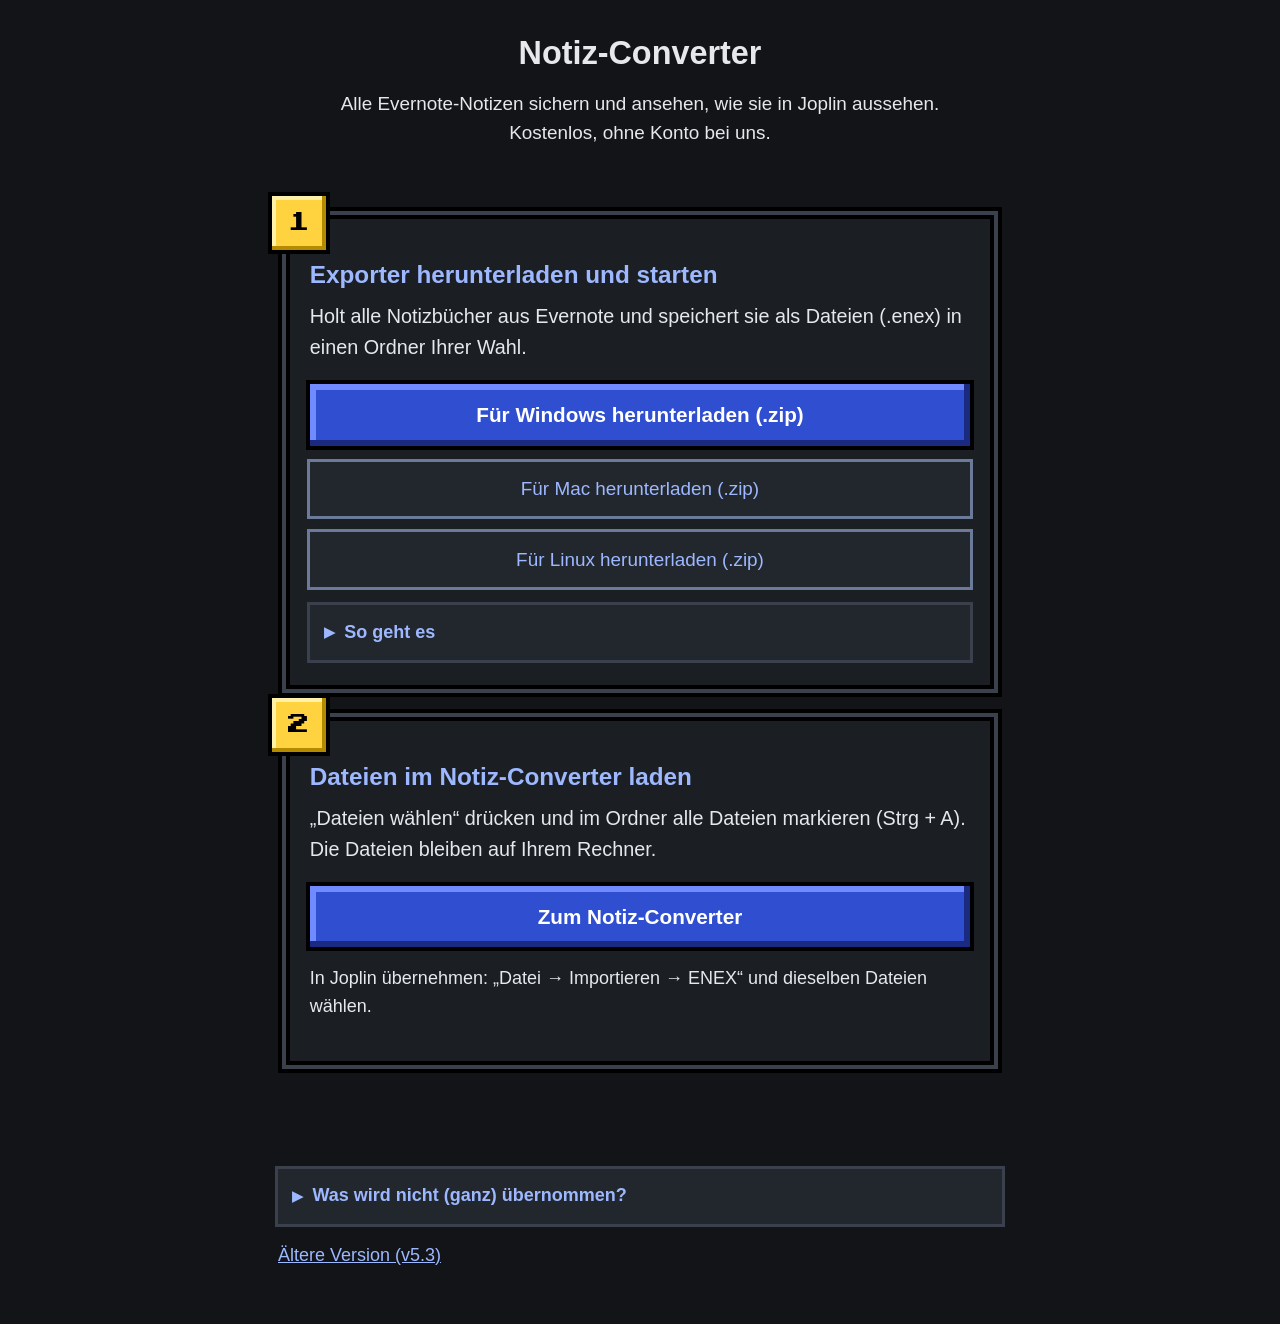
==== commit cdccdad1: "v6.2: Evernote-Exporter für Mac (.command), gemeinsames Startskript Linux/Mac, Download-Knopf auf de" ====
--- a/index.html
+++ b/index.html
@@ -21,13 +21,14 @@
   <h2>Exporter herunterladen und starten</h2>
   <p class="lead">Holt alle Notizbücher aus Evernote und speichert sie als Dateien (.enex) in einen Ordner Ihrer Wahl.</p>
   <a class="big" href="download/Evernote-Exporter-Windows.zip" download>Für Windows herunterladen (.zip)</a>
+  <a class="second" href="download/Evernote-Exporter-Mac.zip" download>Für Mac herunterladen (.zip)</a>
   <a class="second" href="download/Evernote-Exporter-Linux.zip" download>Für Linux herunterladen (.zip)</a>
   <details><summary>So geht es</summary>
     <ol>
       <li>Zip-Datei entpacken. Python 3.10 oder neuer muss installiert sein (kostenlos, python.org).</li>
-      <li>Windows: Doppelklick auf „Evernote-Exporter starten.cmd“. Linux: im Terminal <code>./evernote-exporter.sh</code>.</li>
+      <li>Windows: Doppelklick auf „Evernote-Exporter starten.cmd“. Mac: Doppelklick auf „Evernote-Exporter starten.command“ – beim allerersten Mal rechte Maustaste → „Öffnen“ → „Öffnen“. Linux: im Terminal <code>./evernote-exporter.sh</code>.</li>
       <li>Ordner wählen – Enter nimmt den Vorschlag „Evernote-Export“.</li>
-      <li>Auf der offiziellen Evernote-Seite anmelden (E-Mail und Passwort, Google oder Apple). Dann mit der rechten Maustaste auf „Return to Evernote“ → „Link kopieren“ → im Fenster einfügen.</li>
+      <li>Ist das Evernote-Programm (Windows/Mac) angemeldet, wird diese Anmeldung übernommen. Sonst auf der offiziellen Evernote-Seite anmelden (E-Mail und Passwort, Google oder Apple). Dann mit der rechten Maustaste auf „Return to Evernote“ → „Link kopieren“ → im Fenster einfügen.</li>
       <li>Warten. Macht Evernote eine Pause, geht es von selbst weiter. Am Ende öffnet sich der Ordner.</li>
     </ol>
     <p>Ihr Passwort wird nie gespeichert. Beim nächsten Start werden nur neue Notizen geholt.</p>
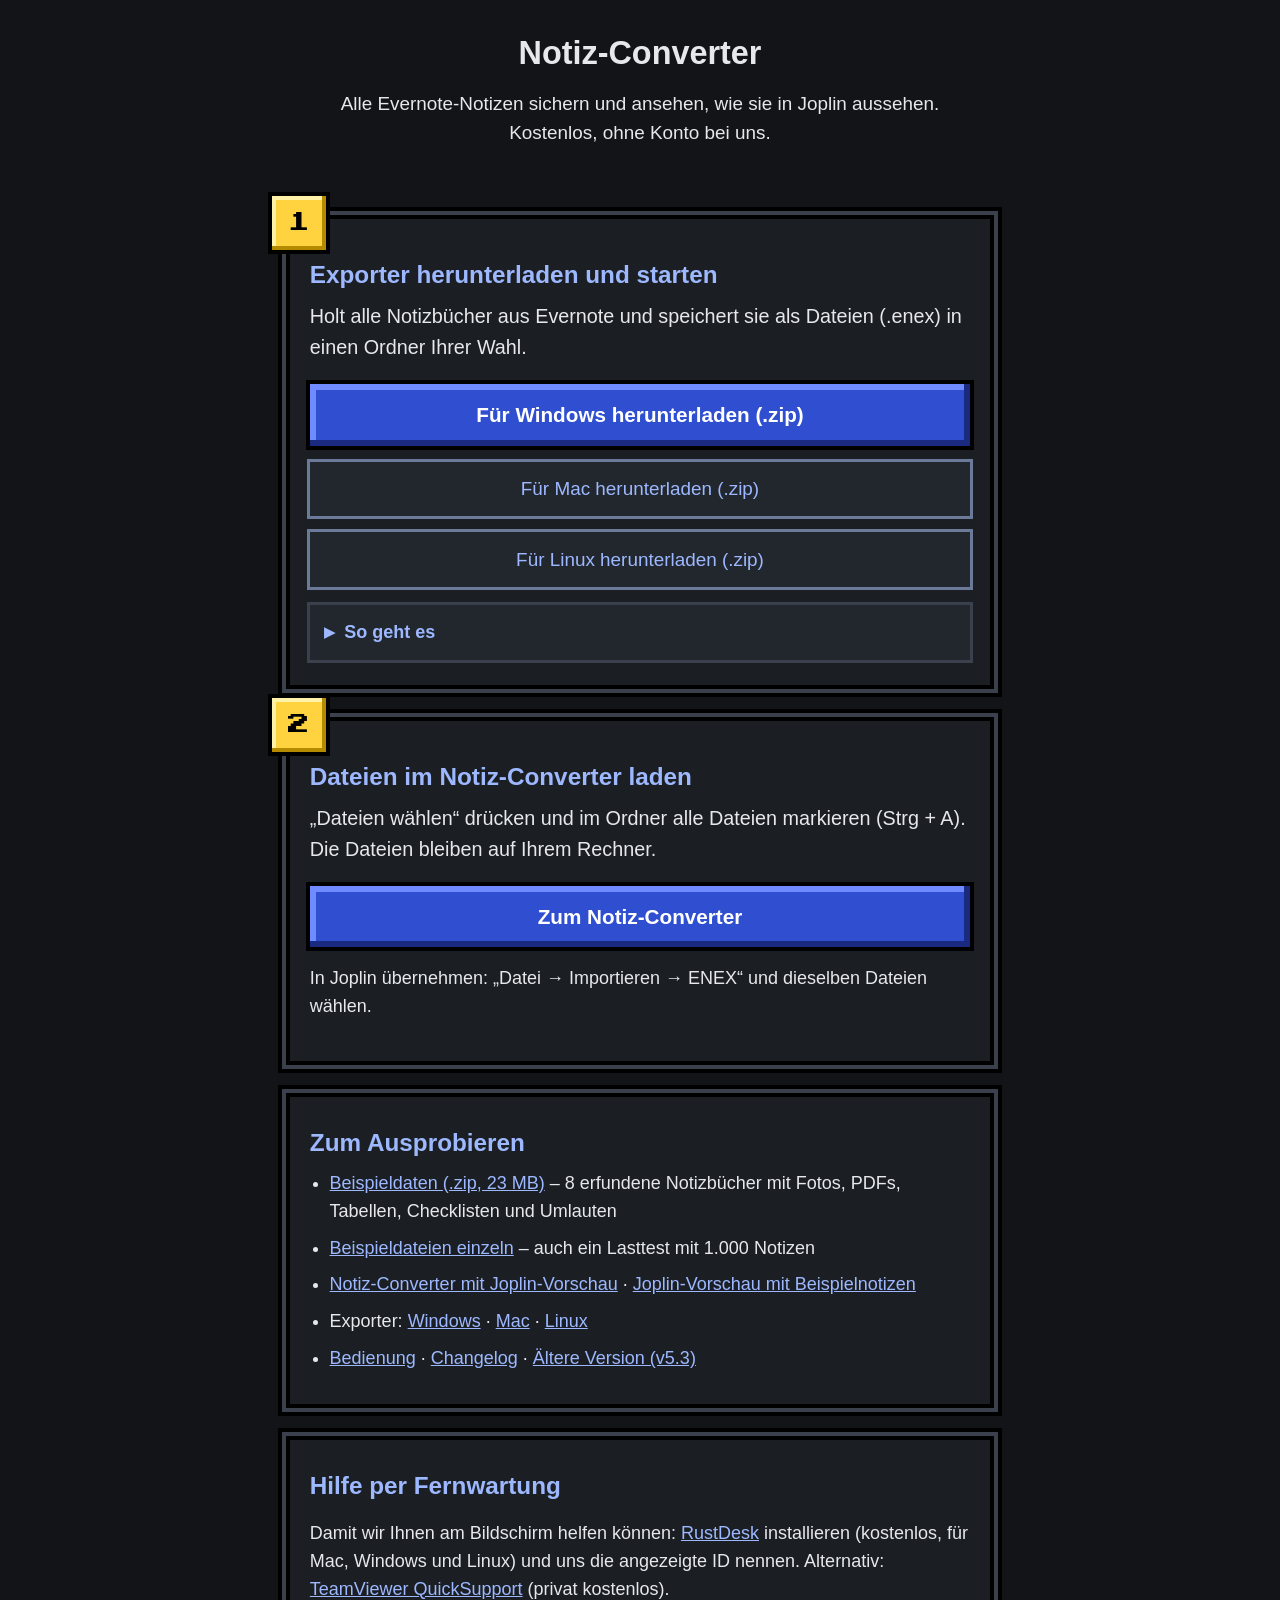
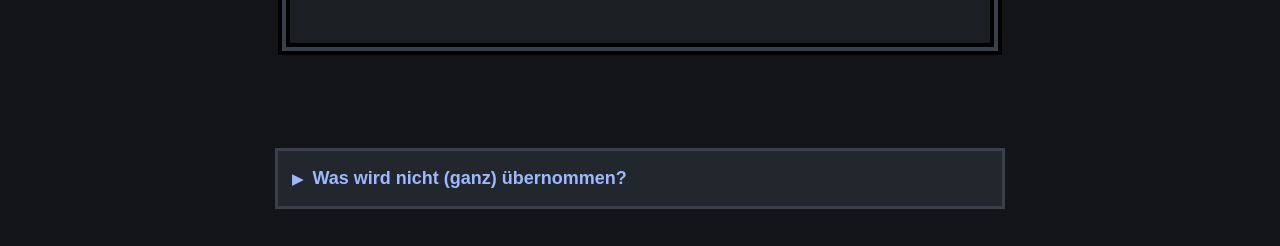
==== commit aae4ab59: "Startseite: Zum Ausprobieren (Beispieldaten, Vorschau, Exporter, Bedienung, Changelog, v5) und Hilfe" ====
--- a/index.html
+++ b/index.html
@@ -41,6 +41,20 @@
   <a class="big" href="dashboard/">Zum Notiz-Converter</a>
   <p>In Joplin übernehmen: „Datei → Importieren → ENEX“ und dieselben Dateien wählen.</p>
 </section>
+<section class="step extra" id="ausprobieren">
+  <h2>Zum Ausprobieren</h2>
+  <ul class="links">
+    <li><a href="download/Beispieldaten.zip" download>Beispieldaten (.zip, 23 MB)</a> – 8 erfundene Notizbücher mit Fotos, PDFs, Tabellen, Checklisten und Umlauten</li>
+    <li><a href="beispiel-export/">Beispieldateien einzeln</a> – auch ein Lasttest mit 1.000 Notizen</li>
+    <li><a href="dashboard/">Notiz-Converter mit Joplin-Vorschau</a> · <a href="joplin-vorschau/">Joplin-Vorschau mit Beispielnotizen</a></li>
+    <li>Exporter: <a href="download/Evernote-Exporter-Windows.zip" download>Windows</a> · <a href="download/Evernote-Exporter-Mac.zip" download>Mac</a> · <a href="download/Evernote-Exporter-Linux.zip" download>Linux</a></li>
+    <li><a href="https://github.com/zwozwoeins/evernote-backup-demo/blob/main/wiki/Bedienung.md">Bedienung</a> · <a href="https://github.com/zwozwoeins/evernote-backup-demo/blob/main/wiki/Changelog.md">Changelog</a> · <a href="v5/">Ältere Version (v5.3)</a></li>
+  </ul>
+</section>
+<section class="step extra" id="fernwartung">
+  <h2>Hilfe per Fernwartung</h2>
+  <p>Damit wir Ihnen am Bildschirm helfen können: <a href="https://rustdesk.com/">RustDesk</a> installieren (kostenlos, für Mac, Windows und Linux) und uns die angezeigte ID nennen. Alternativ: <a href="https://www.teamviewer.com/de/download/">TeamViewer QuickSupport</a> (privat kostenlos).</p>
+</section>
 </main>
 <footer>
   <details><summary>Was wird nicht (ganz) übernommen?</summary>
@@ -50,7 +64,6 @@
       <li><b>Nicht übernommen:</b> Text mit Passwortschutz, Erinnerungen, ältere Fassungen einer Notiz.</li>
     </ul>
   </details>
-  <p><a href="v5/">Ältere Version (v5.3)</a></p>
 </footer>
 </body>
 </html>
--- a/app.css
+++ b/app.css
@@ -76,3 +76,6 @@
 .big:disabled:hover{background:#2a2f37;outline:none}
 code{background:#000;padding:.1rem .3rem}
 .step ol li{margin:.3rem 0}
+.step.extra{padding-top:1.1rem}
+.links{padding-left:1.1rem;margin:.4rem 0}
+.links li{margin:.5rem 0;overflow-wrap:anywhere}
